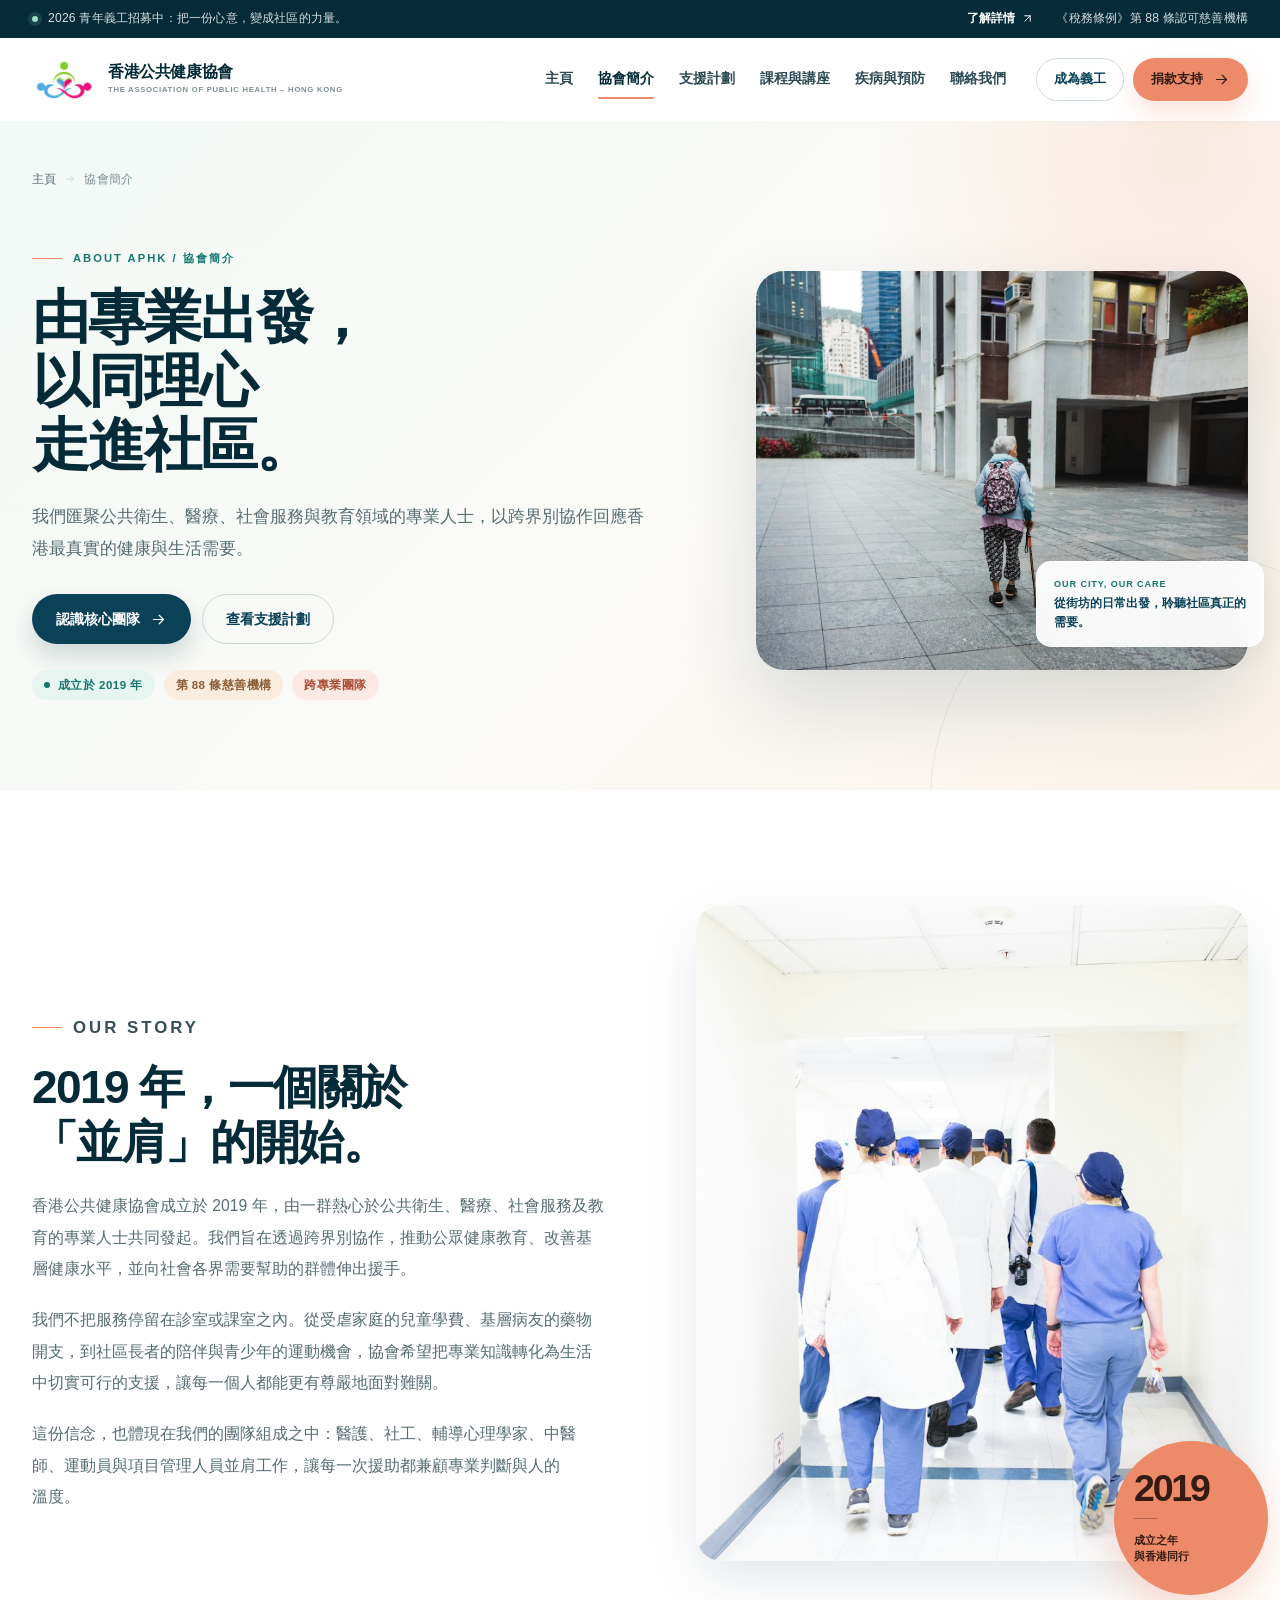
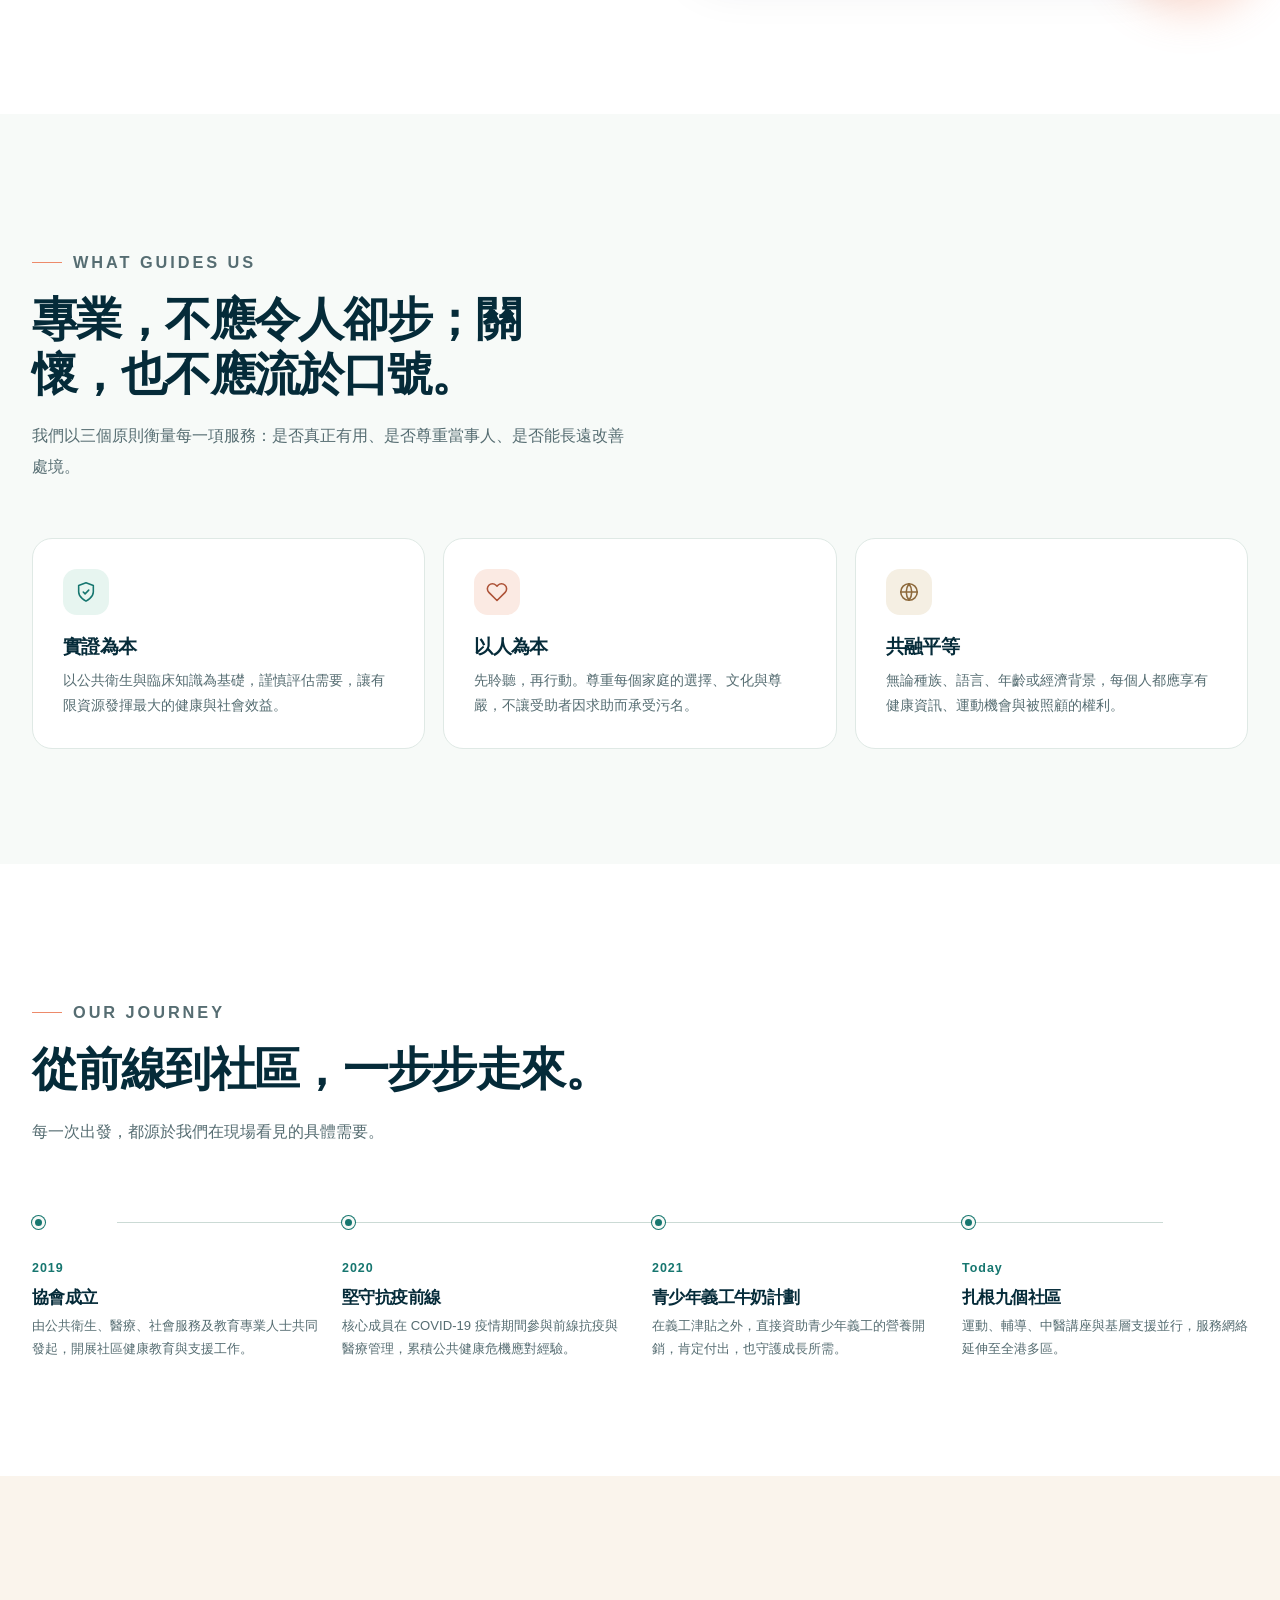
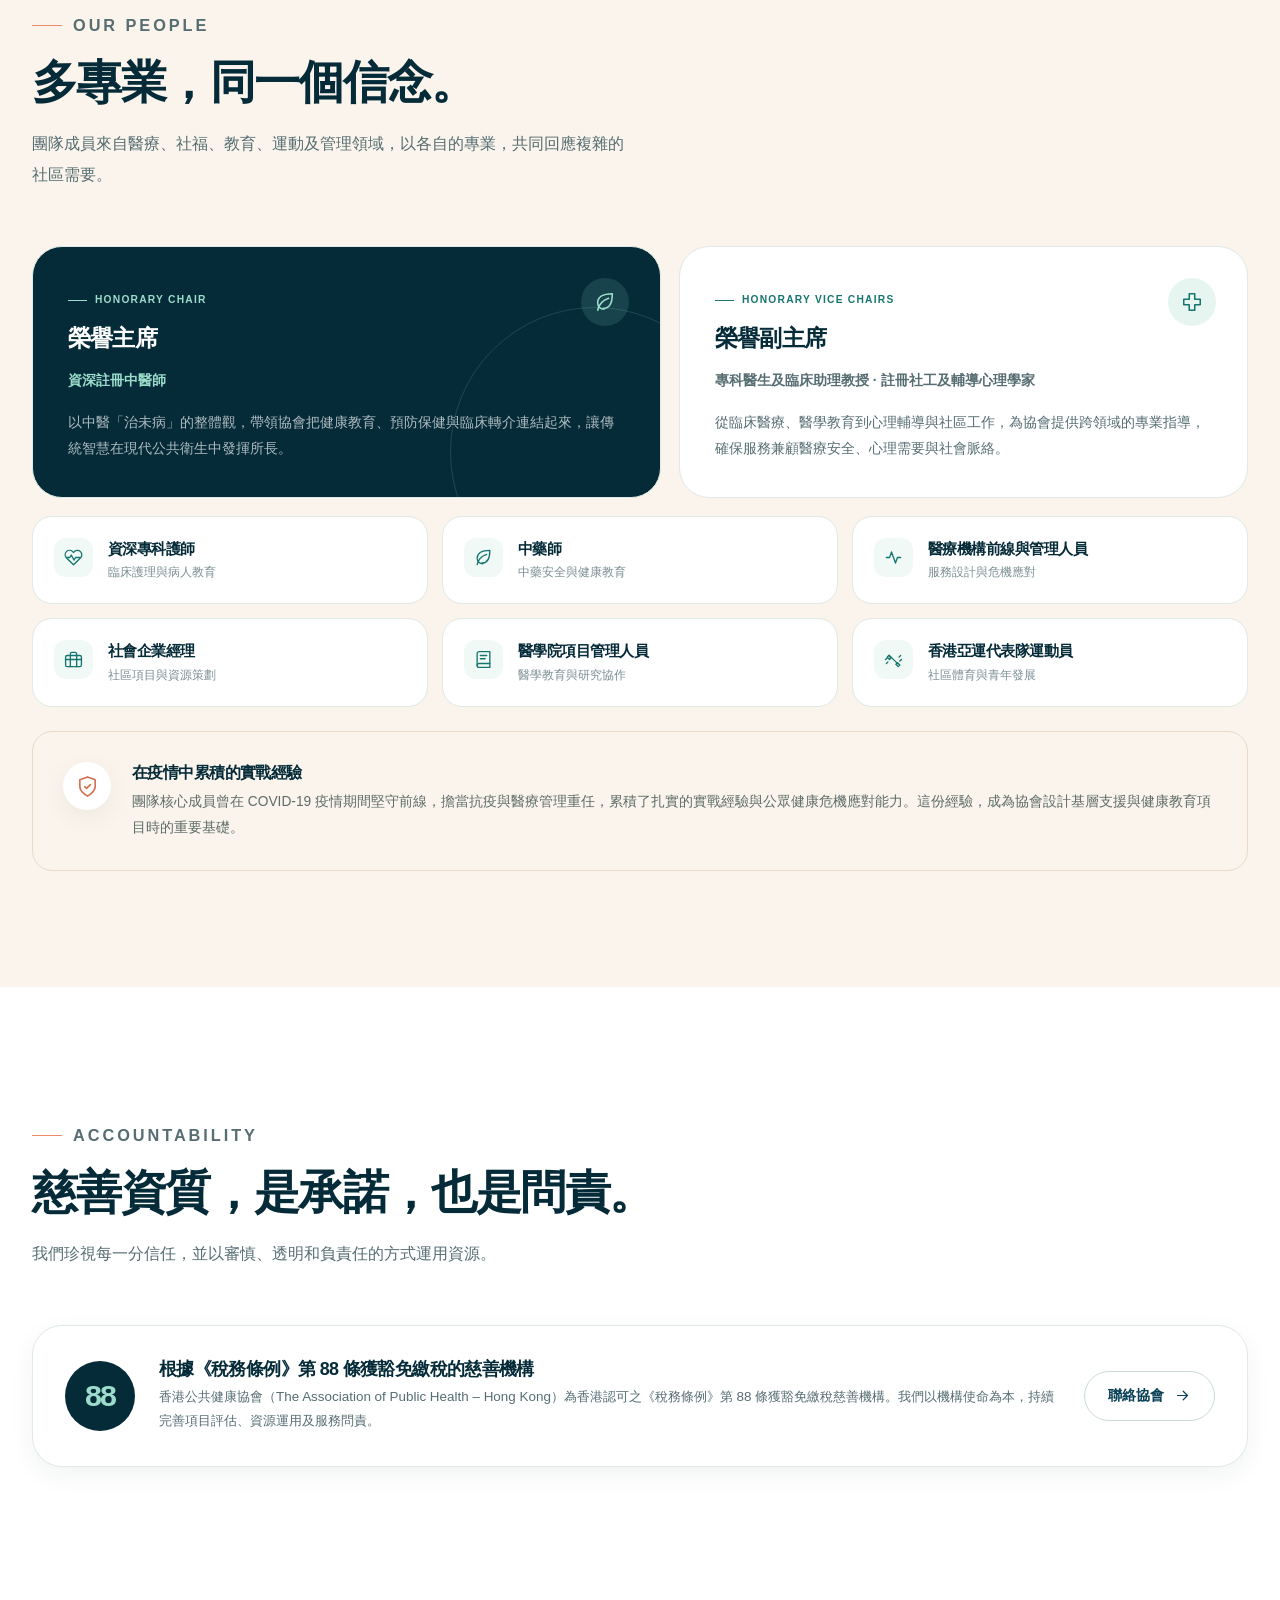
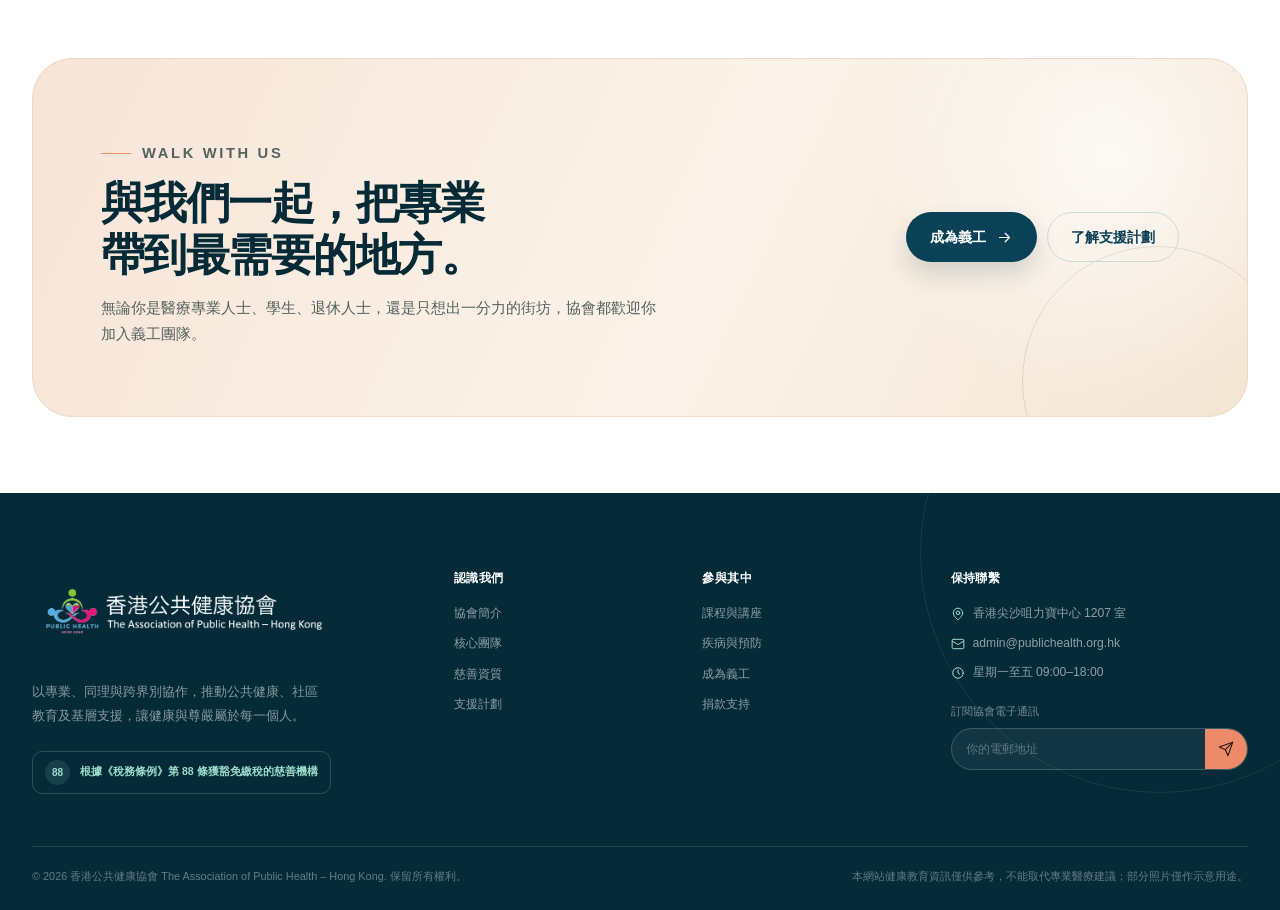
==== about.html @ a59a2dbe "Add files via upload" ====
<!DOCTYPE html>
<html lang="zh-Hant-HK">
<head>
  <meta charset="UTF-8">
  <meta name="viewport" content="width=device-width, initial-scale=1.0">
  <title>協會簡介 | 香港公共健康協會</title>
  <meta name="description" content="香港公共健康協會成立於 2019 年，由公共衛生、醫療、社會服務及教育專業人士共同發起，透過跨界別協作推動公眾健康、改善基層健康水平。">
  <meta name="theme-color" content="#073647">
  <link rel="icon" href="favicon.png" type="image/png">
  <script>document.documentElement.classList.add('js');</script>
  <link rel="stylesheet" href="assets/css/styles.css">
</head>
<body>
  <a class="skip-link" href="#main-content">跳至主要內容</a>

  <div class="topbar">
    <div class="container topbar__inner">
      <p class="topbar__message"><span class="topbar__dot" aria-hidden="true"></span>2026 青年義工招募中：把一份心意，變成社區的力量。</p>
      <div class="topbar__right">
        <a href="contact.html#volunteer">了解詳情 <svg class="icon" aria-hidden="true"><use href="assets/icons.svg#arrow-up-right"></use></svg></a>
        <span>《稅務條例》第 88 條認可慈善機構</span>
      </div>
    </div>
  </div>

  <header class="site-header">
    <div class="container header__inner">
      <a class="brand" href="index.html" aria-label="香港公共健康協會 — 返回主頁">
        <img class="brand__mark" src="assets/images/aphk-mark.webp" alt="" width="540" height="360">
        <span class="brand__text">
          <span class="brand__name">香港公共健康協會</span>
          <span class="brand__en">The Association of Public Health – Hong Kong</span>
        </span>
      </a>

      <nav class="nav" aria-label="主要導覽">
        <a class="nav__link" data-nav-link href="index.html">主頁</a>
        <a class="nav__link" data-nav-link href="about.html">協會簡介</a>
        <a class="nav__link" data-nav-link href="support.html">支援計劃</a>
        <a class="nav__link" data-nav-link href="courses.html">課程與講座</a>
        <a class="nav__link" data-nav-link href="prevention.html">疾病與預防</a>
        <a class="nav__link" data-nav-link href="contact.html">聯絡我們</a>
      </nav>

      <div class="header__actions">
        <a class="btn btn--outline btn--sm" href="contact.html#volunteer">成為義工</a>
        <a class="btn btn--accent btn--sm" href="contact.html#donate">捐款支持 <svg class="icon" aria-hidden="true"><use href="assets/icons.svg#arrow-right"></use></svg></a>
      </div>

      <button class="menu-toggle" type="button" data-menu-toggle aria-controls="mobile-nav" aria-expanded="false" aria-label="開啟選單">
        <svg class="icon" aria-hidden="true"><use href="assets/icons.svg#menu"></use></svg>
      </button>
    </div>
  </header>

  <div class="mobile-nav" id="mobile-nav" data-mobile-nav aria-hidden="true">
    <div class="mobile-nav__top">
      <a class="brand" href="index.html" aria-label="香港公共健康協會 — 返回主頁">
        <img class="brand__mark" src="assets/images/aphk-mark.webp" alt="" width="540" height="360">
        <span class="brand__text">
          <span class="brand__name">香港公共健康協會</span>
          <span class="brand__en">The Association of Public Health – Hong Kong</span>
        </span>
      </a>
      <button class="mobile-nav__close" type="button" data-menu-close aria-label="關閉選單">
        <svg class="icon" aria-hidden="true"><use href="assets/icons.svg#close"></use></svg>
      </button>
    </div>
    <nav class="mobile-nav__links" aria-label="流動裝置導覽">
      <a href="index.html">主頁 <svg class="icon" aria-hidden="true"><use href="assets/icons.svg#arrow-up-right"></use></svg></a>
      <a href="about.html" class="is-active">協會簡介 <svg class="icon" aria-hidden="true"><use href="assets/icons.svg#arrow-up-right"></use></svg></a>
      <a href="support.html">支援計劃 <svg class="icon" aria-hidden="true"><use href="assets/icons.svg#arrow-up-right"></use></svg></a>
      <a href="courses.html">課程與講座 <svg class="icon" aria-hidden="true"><use href="assets/icons.svg#arrow-up-right"></use></svg></a>
      <a href="prevention.html">疾病與預防 <svg class="icon" aria-hidden="true"><use href="assets/icons.svg#arrow-up-right"></use></svg></a>
      <a href="contact.html">成為義工與聯絡 <svg class="icon" aria-hidden="true"><use href="assets/icons.svg#arrow-up-right"></use></svg></a>
    </nav>
    <div class="mobile-nav__actions">
      <a class="btn btn--primary btn--block" href="contact.html#volunteer">成為義工</a>
      <a class="btn btn--accent btn--block" href="contact.html#donate">捐款支持</a>
    </div>
    <div class="mobile-nav__contact">
      香港尖沙咀力寶中心 1207 室<br>
      <a href="mailto:admin@publichealth.org.hk">admin@publichealth.org.hk</a>
    </div>
  </div>

  <main id="main-content">
    <section class="page-hero page-hero--about" aria-labelledby="page-title">
      <div class="container">
        <nav class="breadcrumb" aria-label="麵包屑導覽">
          <a href="index.html">主頁</a>
          <svg class="icon" aria-hidden="true"><use href="assets/icons.svg#arrow-right"></use></svg>
          <span aria-current="page">協會簡介</span>
        </nav>
        <div class="page-hero__grid">
          <div class="page-hero__copy">
            <p class="eyebrow">About APHK / 協會簡介</p>
            <h1 id="page-title">由專業出發，<br>以同理心<br>走進社區。</h1>
            <p class="lede">我們匯聚公共衛生、醫療、社會服務與教育領域的專業人士，以跨界別協作回應香港最真實的健康與生活需要。</p>
            <div class="page-hero__actions">
              <a class="btn btn--primary" href="#team">認識核心團隊 <svg class="icon" aria-hidden="true"><use href="assets/icons.svg#arrow-right"></use></svg></a>
              <a class="btn btn--outline" href="support.html">查看支援計劃</a>
            </div>
            <div class="page-hero__meta">
              <span class="pill"><span class="pill__dot"></span>成立於 2019 年</span>
              <span class="pill pill--sand">第 88 條慈善機構</span>
              <span class="pill pill--coral">跨專業團隊</span>
            </div>
          </div>
          <div class="page-hero__media">
            <div class="page-hero__image">
              <img src="assets/images/hk-community.jpg" alt="香港公共屋邨社區中，一位長者獨自走過日常的街道" width="1400" height="927" fetchpriority="high">
            </div>
            <div class="page-hero__caption"><span>Our City, Our Care</span>從街坊的日常出發，聆聽社區真正的需要。</div>
          </div>
        </div>
      </div>
    </section>

    <section class="section" aria-labelledby="story-heading">
      <div class="container about-intro">
        <div class="about-intro__copy" data-reveal>
          <p class="eyebrow">Our Story</p>
          <h2 id="story-heading">2019 年，一個關於「並肩」的開始。</h2>
          <p>香港公共健康協會成立於 2019 年，由一群熱心於公共衛生、醫療、社會服務及教育的專業人士共同發起。我們旨在透過跨界別協作，推動公眾健康教育、改善基層健康水平，並向社會各界需要幫助的群體伸出援手。</p>
          <p>我們不把服務停留在診室或課室之內。從受虐家庭的兒童學費、基層病友的藥物開支，到社區長者的陪伴與青少年的運動機會，協會希望把專業知識轉化為生活中切實可行的支援，讓每一個人都能更有尊嚴地面對難關。</p>
          <p>這份信念，也體現在我們的團隊組成之中：醫護、社工、輔導心理學家、中醫師、運動員與項目管理人員並肩工作，讓每一次援助都兼顧專業判斷與人的溫度。</p>
        </div>
        <div class="about-intro__media" data-reveal data-reveal-delay="1">
          <div class="about-intro__img">
            <img src="assets/images/medical-team.jpg" alt="醫療團隊在醫院走廊並肩前行，準備投入前線工作" width="1400" height="933" loading="lazy">
          </div>
          <div class="about-year">
            <strong>2019</strong>
            <div class="about-year__rule"></div>
            <span>成立之年<br>與香港同行</span>
          </div>
        </div>
      </div>
    </section>

    <section class="section section--mist" aria-labelledby="values-heading">
      <div class="container">
        <div class="section-head" data-reveal>
          <div class="section-head__copy">
            <p class="eyebrow">What Guides Us</p>
            <h2 id="values-heading">專業，不應令人卻步；關懷，也不應流於口號。</h2>
            <p>我們以三個原則衡量每一項服務：是否真正有用、是否尊重當事人、是否能長遠改善處境。</p>
          </div>
        </div>
        <div class="values-grid">
          <article class="value-card" data-reveal>
            <div class="value-card__icon"><svg class="icon" aria-hidden="true"><use href="assets/icons.svg#shield"></use></svg></div>
            <h3>實證為本</h3>
            <p>以公共衛生與臨床知識為基礎，謹慎評估需要，讓有限資源發揮最大的健康與社會效益。</p>
          </article>
          <article class="value-card" data-reveal data-reveal-delay="1">
            <div class="value-card__icon"><svg class="icon" aria-hidden="true"><use href="assets/icons.svg#heart"></use></svg></div>
            <h3>以人為本</h3>
            <p>先聆聽，再行動。尊重每個家庭的選擇、文化與尊嚴，不讓受助者因求助而承受污名。</p>
          </article>
          <article class="value-card" data-reveal data-reveal-delay="2">
            <div class="value-card__icon"><svg class="icon" aria-hidden="true"><use href="assets/icons.svg#globe"></use></svg></div>
            <h3>共融平等</h3>
            <p>無論種族、語言、年齡或經濟背景，每個人都應享有健康資訊、運動機會與被照顧的權利。</p>
          </article>
        </div>
      </div>
    </section>

    <section class="section" aria-labelledby="timeline-heading">
      <div class="container">
        <div class="section-head" data-reveal>
          <div class="section-head__copy">
            <p class="eyebrow">Our Journey</p>
            <h2 id="timeline-heading">從前線到社區，一步步走來。</h2>
            <p>每一次出發，都源於我們在現場看見的具體需要。</p>
          </div>
        </div>
        <div class="timeline" data-reveal>
          <article class="timeline__item">
            <span class="timeline__year">2019</span>
            <h3>協會成立</h3>
            <p>由公共衛生、醫療、社會服務及教育專業人士共同發起，開展社區健康教育與支援工作。</p>
          </article>
          <article class="timeline__item">
            <span class="timeline__year">2020</span>
            <h3>堅守抗疫前線</h3>
            <p>核心成員在 COVID-19 疫情期間參與前線抗疫與醫療管理，累積公共健康危機應對經驗。</p>
          </article>
          <article class="timeline__item">
            <span class="timeline__year">2021</span>
            <h3>青少年義工牛奶計劃</h3>
            <p>在義工津貼之外，直接資助青少年義工的營養開銷，肯定付出，也守護成長所需。</p>
          </article>
          <article class="timeline__item">
            <span class="timeline__year">Today</span>
            <h3>扎根九個社區</h3>
            <p>運動、輔導、中醫講座與基層支援並行，服務網絡延伸至全港多區。</p>
          </article>
        </div>
      </div>
    </section>

    <section class="section section--sand" id="team" aria-labelledby="team-heading">
      <div class="container">
        <div class="section-head" data-reveal>
          <div class="section-head__copy">
            <p class="eyebrow">Our People</p>
            <h2 id="team-heading">多專業，同一個信念。</h2>
            <p>團隊成員來自醫療、社福、教育、運動及管理領域，以各自的專業，共同回應複雜的社區需要。</p>
          </div>
        </div>

        <div class="leadership-grid">
          <article class="leader-card leader-card--feature" data-reveal>
            <span class="leader-card__label">Honorary Chair</span>
            <div class="leader-card__icon"><svg class="icon" aria-hidden="true"><use href="assets/icons.svg#leaf"></use></svg></div>
            <h3>榮譽主席</h3>
            <p class="leader-card__role">資深註冊中醫師</p>
            <p>以中醫「治未病」的整體觀，帶領協會把健康教育、預防保健與臨床轉介連結起來，讓傳統智慧在現代公共衛生中發揮所長。</p>
          </article>

          <article class="leader-card" data-reveal data-reveal-delay="1">
            <span class="leader-card__label">Honorary Vice Chairs</span>
            <div class="leader-card__icon"><svg class="icon" aria-hidden="true"><use href="assets/icons.svg#cross"></use></svg></div>
            <h3>榮譽副主席</h3>
            <p class="leader-card__role">專科醫生及臨床助理教授 · 註冊社工及輔導心理學家</p>
            <p>從臨床醫療、醫學教育到心理輔導與社區工作，為協會提供跨領域的專業指導，確保服務兼顧醫療安全、心理需要與社會脈絡。</p>
          </article>
        </div>

        <div class="team-grid">
          <article class="team-card" data-reveal>
            <div class="team-card__icon"><svg class="icon" aria-hidden="true"><use href="assets/icons.svg#heart-pulse"></use></svg></div>
            <div><h3>資深專科護師</h3><p>臨床護理與病人教育</p></div>
          </article>
          <article class="team-card" data-reveal data-reveal-delay="1">
            <div class="team-card__icon"><svg class="icon" aria-hidden="true"><use href="assets/icons.svg#leaf"></use></svg></div>
            <div><h3>中藥師</h3><p>中藥安全與健康教育</p></div>
          </article>
          <article class="team-card" data-reveal data-reveal-delay="2">
            <div class="team-card__icon"><svg class="icon" aria-hidden="true"><use href="assets/icons.svg#activity"></use></svg></div>
            <div><h3>醫療機構前線與管理人員</h3><p>服務設計與危機應對</p></div>
          </article>
          <article class="team-card" data-reveal>
            <div class="team-card__icon"><svg class="icon" aria-hidden="true"><use href="assets/icons.svg#briefcase"></use></svg></div>
            <div><h3>社會企業經理</h3><p>社區項目與資源策劃</p></div>
          </article>
          <article class="team-card" data-reveal data-reveal-delay="1">
            <div class="team-card__icon"><svg class="icon" aria-hidden="true"><use href="assets/icons.svg#book"></use></svg></div>
            <div><h3>醫學院項目管理人員</h3><p>醫學教育與研究協作</p></div>
          </article>
          <article class="team-card" data-reveal data-reveal-delay="2">
            <div class="team-card__icon"><svg class="icon" aria-hidden="true"><use href="assets/icons.svg#dumbbell"></use></svg></div>
            <div><h3>香港亞運代表隊運動員</h3><p>社區體育與青年發展</p></div>
          </article>
        </div>

        <div class="covid-note" data-reveal style="margin-top: 24px;">
          <div class="covid-note__icon"><svg class="icon" aria-hidden="true"><use href="assets/icons.svg#shield"></use></svg></div>
          <div>
            <h3>在疫情中累積的實戰經驗</h3>
            <p>團隊核心成員曾在 COVID-19 疫情期間堅守前線，擔當抗疫與醫療管理重任，累積了扎實的實戰經驗與公眾健康危機應對能力。這份經驗，成為協會設計基層支援與健康教育項目時的重要基礎。</p>
          </div>
        </div>
      </div>
    </section>

    <section class="section" id="governance" aria-labelledby="governance-heading">
      <div class="container">
        <div class="section-head" data-reveal>
          <div class="section-head__copy">
            <p class="eyebrow">Accountability</p>
            <h2 id="governance-heading">慈善資質，是承諾，也是問責。</h2>
            <p>我們珍視每一分信任，並以審慎、透明和負責任的方式運用資源。</p>
          </div>
        </div>
        <div class="charity-card" data-reveal>
          <div class="charity-card__seal">88</div>
          <div>
            <h3>根據《稅務條例》第 88 條獲豁免繳稅的慈善機構</h3>
            <p>香港公共健康協會（The Association of Public Health – Hong Kong）為香港認可之《稅務條例》第 88 條獲豁免繳稅慈善機構。我們以機構使命為本，持續完善項目評估、資源運用及服務問責。</p>
          </div>
          <a class="btn btn--outline" href="contact.html">聯絡協會 <svg class="icon" aria-hidden="true"><use href="assets/icons.svg#arrow-right"></use></svg></a>
        </div>
      </div>
    </section>

    <section class="section-sm" aria-labelledby="about-cta">
      <div class="container">
        <div class="cta-band" data-reveal>
          <div class="cta-band__grid">
            <div class="cta-band__copy">
              <p class="eyebrow">Walk With Us</p>
              <h2 id="about-cta">與我們一起，把專業帶到最需要的地方。</h2>
              <p>無論你是醫療專業人士、學生、退休人士，還是只想出一分力的街坊，協會都歡迎你加入義工團隊。</p>
            </div>
            <div class="cta-band__actions">
              <a class="btn btn--primary" href="contact.html#volunteer">成為義工 <svg class="icon" aria-hidden="true"><use href="assets/icons.svg#arrow-right"></use></svg></a>
              <a class="btn btn--outline" href="support.html">了解支援計劃</a>
            </div>
          </div>
        </div>
      </div>
    </section>
  </main>

  <footer class="site-footer">
    <div class="container">
      <div class="footer__main">
        <div class="footer__brand">
          <a class="brand brand--footer" href="index.html" aria-label="香港公共健康協會 — 返回主頁">
            <img class="footer__logo" src="assets/images/aphk-logo-reverse.webp" alt="香港公共健康協會 — The Association of Public Health, Hong Kong" width="3015" height="765">
          </a>
          <p class="footer__mission">以專業、同理與跨界別協作，推動公共健康、社區教育及基層支援，讓健康與尊嚴屬於每一個人。</p>
          <div class="footer__seal"><span>88</span> 根據《稅務條例》第 88 條獲豁免繳稅的慈善機構</div>
        </div>
        <div class="footer__col">
          <h3>認識我們</h3>
          <nav class="footer__links" aria-label="認識我們">
            <a href="about.html">協會簡介</a>
            <a href="about.html#team">核心團隊</a>
            <a href="about.html#governance">慈善資質</a>
            <a href="support.html">支援計劃</a>
          </nav>
        </div>
        <div class="footer__col">
          <h3>參與其中</h3>
          <nav class="footer__links" aria-label="參與其中">
            <a href="courses.html">課程與講座</a>
            <a href="prevention.html">疾病與預防</a>
            <a href="contact.html#volunteer">成為義工</a>
            <a href="contact.html#donate">捐款支持</a>
          </nav>
        </div>
        <div class="footer__col footer__col--newsletter">
          <h3>保持聯繫</h3>
          <div class="footer__contact">
            <div class="footer__contact-row"><svg class="icon" aria-hidden="true"><use href="assets/icons.svg#map-pin"></use></svg><span>香港尖沙咀力寶中心 1207 室</span></div>
            <div class="footer__contact-row"><svg class="icon" aria-hidden="true"><use href="assets/icons.svg#mail"></use></svg><a href="mailto:admin@publichealth.org.hk">admin@publichealth.org.hk</a></div>
            <div class="footer__contact-row"><svg class="icon" aria-hidden="true"><use href="assets/icons.svg#clock"></use></svg><span>星期一至五 09:00–18:00</span></div>
          </div>
          <form class="newsletter" data-newsletter>
            <label for="footer-email">訂閱協會電子通訊</label>
            <div class="newsletter__row">
              <input id="footer-email" name="email" type="email" autocomplete="email" placeholder="你的電郵地址" required>
              <button type="submit" aria-label="訂閱電子通訊"><svg class="icon" aria-hidden="true"><use href="assets/icons.svg#send"></use></svg></button>
            </div>
            <p class="newsletter__status" data-newsletter-status aria-live="polite"></p>
          </form>
        </div>
      </div>
      <div class="footer__bottom">
        <p>© <span data-year>2026</span> 香港公共健康協會 The Association of Public Health – Hong Kong. 保留所有權利。</p>
        <p>本網站健康教育資訊僅供參考，不能取代專業醫療建議；部分照片僅作示意用途。</p>
      </div>
    </div>
  </footer>

  <button class="back-to-top" type="button" data-back-to-top aria-label="返回頁面頂部">
    <svg class="icon" aria-hidden="true"><use href="assets/icons.svg#arrow-right"></use></svg>
  </button>

  <script src="assets/js/main.js" defer></script>
</body>
</html>
---- assets/css/styles.css ----
/* ==========================================================================
   APHK — The Association of Public Health, Hong Kong
   Design system & site styles
   ========================================================================== */

:root {
  --navy-950: #052b39;
  --navy-900: #073647;
  --navy: #0a4157;
  --navy-700: #135a70;
  --teal: #16766f;
  --mint: #9cdccb;
  --mint-strong: #63c4ae;
  --mint-soft: #e7f5f0;
  --mint-pale: #f1f9f6;
  --coral: #ed8a6a;
  --coral-deep: #d66f4f;
  --apricot: #f6c7ad;
  --sand: #faf4ec;
  --sand-deep: #f2e4d4;
  --paper: #ffffff;
  --off-white: #f7faf8;
  --ink: #1b3036;
  --muted: #566d72;
  --muted-light: #7b8e92;
  --line: #dfe9e5;
  --line-strong: #cbdad5;
  --danger: #b94b38;
  --font-sans: "PingFang HK", "PingFang TC", "Noto Sans TC", "Microsoft JhengHei",
    "Helvetica Neue", Arial, sans-serif;
  --font-latin: "Avenir Next", "Helvetica Neue", Arial, sans-serif;
  --shadow-sm: 0 8px 24px rgba(5, 43, 57, 0.06);
  --shadow-md: 0 20px 50px rgba(5, 43, 57, 0.1);
  --shadow-lg: 0 35px 80px rgba(5, 43, 57, 0.14);
  --radius-sm: 12px;
  --radius-md: 20px;
  --radius-lg: 30px;
  --radius-xl: 40px;
  --container: 1240px;
  --header-height: 82px;
  --ease: cubic-bezier(0.22, 1, 0.36, 1);
}

*,
*::before,
*::after {
  box-sizing: border-box;
}

html {
  scroll-behavior: smooth;
  scroll-padding-top: calc(var(--header-height) + 24px);
  -webkit-text-size-adjust: 100%;
}

body {
  margin: 0;
  background: var(--paper);
  color: var(--ink);
  font-family: var(--font-sans);
  font-size: 16px;
  line-height: 1.75;
  -webkit-font-smoothing: antialiased;
  text-rendering: optimizeLegibility;
}

body.no-scroll {
  overflow: hidden;
}

::selection {
  background: var(--apricot);
  color: var(--navy-950);
}

img,
svg,
video {
  display: block;
  max-width: 100%;
}

img {
  height: auto;
}

a {
  color: inherit;
  text-decoration: none;
}

button,
input,
textarea,
select {
  font: inherit;
}

button {
  cursor: pointer;
}

h1,
h2,
h3,
h4,
p,
ul,
ol,
figure,
blockquote {
  margin: 0;
}

ul,
ol {
  padding: 0;
  list-style: none;
}

h1,
h2,
h3,
h4 {
  color: var(--navy-950);
  font-weight: 700;
  line-height: 1.24;
  letter-spacing: -0.035em;
  text-wrap: balance;
}

h1 {
  font-size: clamp(2.8rem, 5.2vw, 5.1rem);
  line-height: 1.11;
}

h2 {
  font-size: clamp(2rem, 3.6vw, 3.35rem);
  line-height: 1.2;
}

h3 {
  font-size: clamp(1.3rem, 1.8vw, 1.62rem);
}

p {
  text-wrap: pretty;
}

strong {
  font-weight: 700;
}

:focus-visible {
  outline: 3px solid var(--coral);
  outline-offset: 4px;
  border-radius: 4px;
}

.skip-link {
  position: fixed;
  top: 12px;
  left: 12px;
  z-index: 2000;
  padding: 12px 18px;
  background: var(--navy-950);
  color: var(--paper);
  border-radius: 8px;
  transform: translateY(-160%);
  transition: transform 0.2s ease;
}

.skip-link:focus {
  transform: translateY(0);
}

/* --------------------------------------------------------------------------
   Layout utilities
   -------------------------------------------------------------------------- */

.container {
  width: min(var(--container), calc(100% - 64px));
  margin-inline: auto;
}

.container-narrow {
  width: min(900px, calc(100% - 64px));
  margin-inline: auto;
}

.section {
  padding: clamp(72px, 9vw, 118px) 0;
}

.section-sm {
  padding: clamp(52px, 6vw, 76px) 0;
}

.section--mist {
  background: var(--off-white);
}

.section--sand {
  background: var(--sand);
}

.section--mint {
  background: var(--mint-pale);
}

.section--navy {
  background: var(--navy-950);
  color: rgba(255, 255, 255, 0.78);
}

.section--navy h2,
.section--navy h3 {
  color: var(--paper);
}

.section-head {
  display: flex;
  align-items: flex-end;
  justify-content: space-between;
  gap: 40px;
  margin-bottom: clamp(34px, 4.5vw, 56px);
}

.section-head__copy {
  max-width: 740px;
}

.section-head h2 {
  margin-top: 14px;
}

.section-head p {
  max-width: 600px;
  margin-top: 18px;
  color: var(--muted);
  font-size: 1.02rem;
  line-height: 1.9;
}

.section-head--center {
  display: block;
  text-align: center;
  max-width: 780px;
  margin-inline: auto;
}

.section-head--center p {
  margin-inline: auto;
}

.section-head--center .eyebrow {
  justify-content: center;
}

.section-head--center .eyebrow::before {
  display: none;
}

.eyebrow {
  display: inline-flex;
  align-items: center;
  gap: 11px;
  color: var(--teal);
  font-family: var(--font-latin);
  font-size: 0.7rem;
  font-weight: 700;
  letter-spacing: 0.18em;
  line-height: 1.4;
  text-transform: uppercase;
}

.eyebrow::before {
  content: "";
  width: 30px;
  height: 1px;
  background: var(--coral);
}

.eyebrow--light {
  color: var(--mint);
}

.eyebrow--light::before {
  background: var(--coral);
}

.eyebrow__zh {
  font-family: var(--font-sans);
  letter-spacing: 0.08em;
}

.lede {
  color: var(--muted);
  font-size: clamp(1.02rem, 1.3vw, 1.12rem);
  line-height: 1.9;
}

.text-link {
  display: inline-flex;
  align-items: center;
  gap: 9px;
  color: var(--navy);
  font-size: 0.9rem;
  font-weight: 700;
  letter-spacing: 0.01em;
}

.text-link svg {
  width: 17px;
  height: 17px;
  transition: transform 0.25s var(--ease);
}

.text-link:hover svg {
  transform: translateX(4px);
}

.text-link--light {
  color: var(--mint);
}

.icon {
  width: 1.25em;
  height: 1.25em;
  flex: none;
  fill: none;
  stroke: currentColor;
  stroke-linecap: round;
  stroke-linejoin: round;
  stroke-width: 1.7;
}

/* --------------------------------------------------------------------------
   Buttons & pills
   -------------------------------------------------------------------------- */

.btn {
  display: inline-flex;
  align-items: center;
  justify-content: center;
  gap: 10px;
  min-height: 50px;
  padding: 0 23px;
  border: 1px solid transparent;
  border-radius: 999px;
  font-size: 0.9rem;
  font-weight: 700;
  line-height: 1.2;
  text-align: center;
  transition:
    background-color 0.25s ease,
    border-color 0.25s ease,
    color 0.25s ease,
    transform 0.25s var(--ease),
    box-shadow 0.25s ease;
}

.btn svg {
  width: 17px;
  height: 17px;
  transition: transform 0.25s var(--ease);
}

.btn:hover svg {
  transform: translateX(3px);
}

.btn:hover {
  transform: translateY(-2px);
}

.btn:active {
  transform: translateY(0);
}

.btn--primary {
  background: var(--navy);
  color: var(--paper);
  box-shadow: 0 12px 24px rgba(5, 43, 57, 0.16);
}

.btn--primary:hover {
  background: var(--navy-700);
  box-shadow: 0 16px 30px rgba(5, 43, 57, 0.2);
}

.btn--accent {
  background: var(--coral);
  color: #321c13;
  box-shadow: 0 12px 24px rgba(237, 138, 106, 0.22);
}

.btn--accent:hover {
  background: #f19b7e;
  box-shadow: 0 16px 32px rgba(237, 138, 106, 0.28);
}

.btn--outline {
  background: transparent;
  border-color: var(--line-strong);
  color: var(--navy);
}

.btn--outline:hover {
  background: var(--paper);
  border-color: var(--navy);
}

.btn--light {
  background: var(--paper);
  color: var(--navy);
}

.btn--light:hover {
  background: var(--mint-soft);
}

.btn--ghost-light {
  border-color: rgba(255, 255, 255, 0.28);
  color: var(--paper);
}

.btn--ghost-light:hover {
  background: rgba(255, 255, 255, 0.1);
  border-color: rgba(255, 255, 255, 0.5);
}

.btn--sm {
  min-height: 42px;
  padding: 0 17px;
  font-size: 0.82rem;
}

.btn--block {
  width: 100%;
}

.pill {
  display: inline-flex;
  align-items: center;
  gap: 8px;
  min-height: 30px;
  padding: 5px 12px;
  background: var(--mint-soft);
  border-radius: 999px;
  color: var(--teal);
  font-size: 0.72rem;
  font-weight: 700;
  letter-spacing: 0.04em;
  line-height: 1.3;
}

.pill--coral {
  background: #fbeae3;
  color: #a84c34;
}

.pill--sand {
  background: #f8eddf;
  color: #8b5c33;
}

.pill--navy {
  background: rgba(255, 255, 255, 0.1);
  color: var(--mint);
}

.pill__dot {
  width: 6px;
  height: 6px;
  border-radius: 50%;
  background: currentColor;
}

/* --------------------------------------------------------------------------
   Announcement bar & header
   -------------------------------------------------------------------------- */

.topbar {
  background: var(--navy-950);
  color: rgba(255, 255, 255, 0.83);
  font-size: 0.76rem;
  letter-spacing: 0.015em;
}

.topbar__inner {
  display: flex;
  align-items: center;
  justify-content: space-between;
  gap: 24px;
  min-height: 38px;
}

.topbar__message {
  display: flex;
  align-items: center;
  gap: 10px;
}

.topbar__dot {
  width: 6px;
  height: 6px;
  border-radius: 50%;
  background: var(--mint);
  box-shadow: 0 0 0 4px rgba(156, 220, 203, 0.12);
}

.topbar a {
  display: inline-flex;
  align-items: center;
  gap: 6px;
  color: var(--paper);
  font-weight: 600;
}

.topbar a:hover {
  color: var(--mint);
}

.topbar a svg {
  width: 13px;
  height: 13px;
}

.topbar__right {
  display: flex;
  align-items: center;
  gap: 22px;
  white-space: nowrap;
}

.site-header {
  position: sticky;
  top: 0;
  z-index: 100;
  background: rgba(255, 255, 255, 0.92);
  border-bottom: 1px solid transparent;
  backdrop-filter: blur(18px);
  -webkit-backdrop-filter: blur(18px);
  transition:
    border-color 0.25s ease,
    box-shadow 0.25s ease,
    background-color 0.25s ease;
}

.site-header.is-scrolled {
  background: rgba(255, 255, 255, 0.96);
  border-bottom-color: var(--line);
  box-shadow: 0 12px 30px rgba(5, 43, 57, 0.06);
}

.header__inner {
  display: flex;
  align-items: center;
  min-height: var(--header-height);
  gap: 26px;
}

.brand {
  display: inline-flex;
  align-items: center;
  gap: 12px;
  flex: none;
  min-width: 0;
}

.brand__mark {
  width: 64px;
  height: auto;
  flex: none;
}

.brand__text {
  display: flex;
  flex-direction: column;
  gap: 3px;
  min-width: 0;
}

.brand__name {
  color: var(--navy-950);
  font-size: 1rem;
  font-weight: 700;
  letter-spacing: -0.025em;
  line-height: 1.25;
  white-space: nowrap;
}

.brand__en {
  color: var(--muted-light);
  font-family: var(--font-latin);
  font-size: 0.48rem;
  font-weight: 600;
  letter-spacing: 0.095em;
  line-height: 1.35;
  text-transform: uppercase;
  white-space: nowrap;
}

.nav {
  display: flex;
  align-items: center;
  gap: 25px;
  margin-left: auto;
}

.nav__link {
  position: relative;
  padding: 9px 0;
  color: #2c4a53;
  font-size: 0.86rem;
  font-weight: 600;
  white-space: nowrap;
  transition: color 0.2s ease;
}

.nav__link::after {
  content: "";
  position: absolute;
  right: 0;
  bottom: 1px;
  left: 0;
  height: 2px;
  border-radius: 2px;
  background: var(--coral);
  transform: scaleX(0);
  transform-origin: right;
  transition: transform 0.28s var(--ease);
}

.nav__link:hover,
.nav__link.is-active {
  color: var(--navy-950);
}

.nav__link:hover::after,
.nav__link.is-active::after {
  transform: scaleX(1);
  transform-origin: left;
}

.header__actions {
  display: flex;
  align-items: center;
  gap: 9px;
  margin-left: 4px;
}

.header__actions .btn {
  min-height: 43px;
  padding-inline: 17px;
  font-size: 0.82rem;
}

.menu-toggle {
  display: none;
  width: 44px;
  height: 44px;
  align-items: center;
  justify-content: center;
  margin-left: auto;
  padding: 0;
  border: 1px solid var(--line);
  border-radius: 50%;
  background: var(--paper);
  color: var(--navy);
}

.menu-toggle svg {
  width: 21px;
  height: 21px;
}

.mobile-nav {
  position: fixed;
  inset: 0;
  z-index: 1000;
  display: flex;
  flex-direction: column;
  padding: 22px 24px 32px;
  overflow-y: auto;
  background: var(--off-white);
  opacity: 0;
  visibility: hidden;
  transform: translateX(100%);
  transition:
    transform 0.4s var(--ease),
    opacity 0.3s ease,
    visibility 0.3s ease;
}

.mobile-nav.is-open {
  opacity: 1;
  visibility: visible;
  transform: translateX(0);
}

.mobile-nav__top {
  display: flex;
  align-items: center;
  justify-content: space-between;
  gap: 20px;
  padding-bottom: 22px;
  border-bottom: 1px solid var(--line);
}

.mobile-nav__close {
  display: inline-flex;
  align-items: center;
  justify-content: center;
  width: 44px;
  height: 44px;
  padding: 0;
  border: 1px solid var(--line);
  border-radius: 50%;
  background: var(--paper);
  color: var(--navy);
}

.mobile-nav__close svg {
  width: 21px;
  height: 21px;
}

.mobile-nav__links {
  display: flex;
  flex-direction: column;
  padding: 24px 0;
}

.mobile-nav__links a {
  display: flex;
  align-items: center;
  justify-content: space-between;
  padding: 17px 2px;
  border-bottom: 1px solid var(--line);
  color: var(--navy-950);
  font-size: 1.13rem;
  font-weight: 600;
}

.mobile-nav__links a svg {
  width: 18px;
  height: 18px;
  color: var(--muted-light);
}

.mobile-nav__links a.is-active {
  color: var(--teal);
}

.mobile-nav__actions {
  display: grid;
  gap: 10px;
  margin-top: 10px;
}

.mobile-nav__contact {
  margin-top: auto;
  padding-top: 32px;
  color: var(--muted);
  font-size: 0.84rem;
  line-height: 1.9;
}

.mobile-nav__contact a {
  color: var(--navy);
  font-weight: 600;
}

/* --------------------------------------------------------------------------
   Home hero
   -------------------------------------------------------------------------- */

.hero {
  position: relative;
  overflow: hidden;
  padding: clamp(50px, 6vw, 88px) 0 clamp(48px, 5vw, 68px);
  background:
    radial-gradient(circle at 87% 16%, rgba(246, 199, 173, 0.36), transparent 27%),
    radial-gradient(circle at 7% 84%, rgba(156, 220, 203, 0.24), transparent 24%),
    linear-gradient(115deg, #f4faf7 0%, #fbfaf7 56%, #fbf4ec 100%);
}

.hero::after {
  content: "";
  position: absolute;
  right: -130px;
  bottom: -230px;
  width: 520px;
  height: 520px;
  border: 1px solid rgba(10, 65, 87, 0.09);
  border-radius: 50%;
  pointer-events: none;
}

.hero__grid {
  position: relative;
  z-index: 1;
  display: grid;
  grid-template-columns: minmax(0, 1.05fr) minmax(370px, 0.82fr);
  align-items: center;
  gap: clamp(44px, 6vw, 86px);
}

.hero__copy {
  padding: 14px 0;
}

.hero__kicker {
  display: inline-flex;
  align-items: center;
  gap: 10px;
  margin-bottom: 22px;
  color: var(--teal);
  font-size: 0.76rem;
  font-weight: 700;
  letter-spacing: 0.09em;
}

.hero__kicker::before {
  content: "";
  width: 8px;
  height: 8px;
  border-radius: 50%;
  background: var(--coral);
  box-shadow: 0 0 0 5px rgba(237, 138, 106, 0.15);
}

.hero h1 {
  max-width: 760px;
  color: var(--navy-950);
  font-size: clamp(3rem, 5.25vw, 5.2rem);
  letter-spacing: -0.045em;
}

.hero h1 .accent-line {
  display: inline;
  background-image: linear-gradient(
    transparent 67%,
    rgba(246, 199, 173, 0.82) 67%,
    rgba(246, 199, 173, 0.82) 91%,
    transparent 91%
  );
  background-repeat: no-repeat;
  background-size: 100% 100%;
  color: var(--navy);
}

.hero__sub {
  max-width: 610px;
  margin-top: 26px;
  color: var(--muted);
  font-size: clamp(0.98rem, 1.25vw, 1.08rem);
  line-height: 1.95;
}

.hero__actions {
  display: flex;
  flex-wrap: wrap;
  gap: 12px;
  margin-top: 34px;
}

.hero__note {
  display: flex;
  align-items: center;
  gap: 10px;
  margin-top: 28px;
  color: var(--muted-light);
  font-size: 0.76rem;
  letter-spacing: 0.01em;
}

.hero__note svg {
  width: 17px;
  height: 17px;
  color: var(--teal);
}

.hero__visual {
  position: relative;
  padding: 0 0 18px 20px;
}

.hero__media {
  position: relative;
  overflow: hidden;
  aspect-ratio: 1 / 1.11;
  border-radius: 200px 30px 30px 30px;
  background: var(--mint-soft);
  box-shadow: var(--shadow-lg);
}

.hero__media::after {
  content: "";
  position: absolute;
  inset: 0;
  background: linear-gradient(180deg, transparent 58%, rgba(5, 43, 57, 0.4));
  pointer-events: none;
}

.hero__media img {
  width: 100%;
  height: 100%;
  object-fit: cover;
  object-position: 62% center;
  transition: transform 1.2s var(--ease);
}

.hero__visual:hover .hero__media img {
  transform: scale(1.035);
}

.hero__stamp {
  position: absolute;
  top: 21px;
  left: -14px;
  z-index: 2;
  display: flex;
  align-items: center;
  gap: 10px;
  padding: 10px 15px;
  border: 1px solid rgba(255, 255, 255, 0.8);
  border-radius: 999px;
  background: rgba(255, 255, 255, 0.86);
  color: var(--navy);
  font-size: 0.72rem;
  font-weight: 700;
  letter-spacing: 0.02em;
  box-shadow: var(--shadow-sm);
  backdrop-filter: blur(14px);
}

.hero__stamp span {
  display: inline-flex;
  align-items: center;
  justify-content: center;
  width: 27px;
  height: 27px;
  border-radius: 50%;
  background: var(--mint);
  color: var(--navy-950);
  font-family: var(--font-latin);
  font-size: 0.62rem;
  font-weight: 800;
  letter-spacing: 0;
}

.hero__card {
  position: absolute;
  bottom: 4px;
  left: -30px;
  z-index: 2;
  width: 250px;
  padding: 19px 20px;
  border: 1px solid rgba(255, 255, 255, 0.7);
  border-radius: 18px;
  background: rgba(255, 255, 255, 0.94);
  box-shadow: 0 22px 50px rgba(5, 43, 57, 0.16);
  backdrop-filter: blur(16px);
}

.hero__card-top {
  display: flex;
  align-items: center;
  gap: 10px;
  margin-bottom: 10px;
  color: var(--teal);
  font-size: 0.68rem;
  font-weight: 800;
  letter-spacing: 0.08em;
  text-transform: uppercase;
}

.hero__card-top svg {
  width: 19px;
  height: 19px;
}

.hero__card strong {
  display: block;
  color: var(--navy-950);
  font-size: 0.97rem;
  line-height: 1.45;
}

.hero__card p {
  margin-top: 5px;
  color: var(--muted);
  font-size: 0.74rem;
  line-height: 1.65;
}

.hero__side-label {
  position: absolute;
  top: 50%;
  right: -25px;
  color: rgba(10, 65, 87, 0.44);
  font-family: var(--font-latin);
  font-size: 0.53rem;
  font-weight: 700;
  letter-spacing: 0.28em;
  text-transform: uppercase;
  transform: translateY(-50%) rotate(90deg);
}

/* Trust / impact strip */
.impact-strip {
  position: relative;
  z-index: 3;
  margin-top: -20px;
}

.impact-strip__inner {
  display: grid;
  grid-template-columns: 1.35fr repeat(3, 1fr);
  align-items: stretch;
  overflow: hidden;
  border: 1px solid var(--line);
  border-radius: 22px;
  background: var(--paper);
  box-shadow: var(--shadow-sm);
}

.impact-strip__intro {
  display: flex;
  align-items: center;
  gap: 15px;
  padding: 25px 28px;
  background: var(--navy-950);
  color: rgba(255, 255, 255, 0.74);
}

.impact-strip__seal {
  display: flex;
  align-items: center;
  justify-content: center;
  width: 44px;
  height: 44px;
  flex: none;
  border: 1px solid rgba(156, 220, 203, 0.4);
  border-radius: 50%;
  color: var(--mint);
}

.impact-strip__seal svg {
  width: 22px;
  height: 22px;
}

.impact-strip__intro p {
  font-size: 0.71rem;
  line-height: 1.6;
}

.impact-strip__intro strong {
  display: block;
  margin-bottom: 2px;
  color: var(--paper);
  font-size: 0.83rem;
  letter-spacing: 0.02em;
}

.impact-stat {
  display: flex;
  flex-direction: column;
  justify-content: center;
  min-height: 92px;
  padding: 19px 25px;
  border-left: 1px solid var(--line);
}

.impact-stat__number {
  color: var(--navy);
  font-family: var(--font-latin);
  font-size: clamp(1.65rem, 2.3vw, 2.1rem);
  font-weight: 700;
  letter-spacing: -0.04em;
  line-height: 1.1;
}

.impact-stat__number small {
  margin-left: 3px;
  font-family: var(--font-sans);
  font-size: 0.72rem;
  font-weight: 600;
  letter-spacing: 0;
}

.impact-stat__label {
  margin-top: 5px;
  color: var(--muted);
  font-size: 0.73rem;
  line-height: 1.5;
}

/* --------------------------------------------------------------------------
   Home focus cards
   -------------------------------------------------------------------------- */

.focus-grid {
  display: grid;
  grid-template-columns: repeat(3, 1fr);
  gap: 22px;
}

.focus-card {
  position: relative;
  display: flex;
  flex-direction: column;
  overflow: hidden;
  border: 1px solid var(--line);
  border-radius: var(--radius-lg);
  background: var(--paper);
  transition:
    transform 0.4s var(--ease),
    box-shadow 0.4s var(--ease),
    border-color 0.3s ease;
}

.focus-card:hover {
  transform: translateY(-7px);
  border-color: var(--line-strong);
  box-shadow: var(--shadow-md);
}

.focus-card__media {
  position: relative;
  height: 228px;
  overflow: hidden;
  background: var(--mint-soft);
}

.focus-card__media::after {
  content: "";
  position: absolute;
  inset: 0;
  background: linear-gradient(180deg, rgba(5, 43, 57, 0.02) 40%, rgba(5, 43, 57, 0.44));
}

.focus-card__media img {
  width: 100%;
  height: 100%;
  object-fit: cover;
  transition: transform 0.8s var(--ease);
}

.focus-card:hover .focus-card__media img {
  transform: scale(1.055);
}

.focus-card__num {
  position: absolute;
  top: 17px;
  right: 17px;
  z-index: 2;
  display: inline-flex;
  align-items: center;
  justify-content: center;
  width: 35px;
  height: 35px;
  border: 1px solid rgba(255, 255, 255, 0.4);
  border-radius: 50%;
  background: rgba(5, 43, 57, 0.28);
  color: var(--paper);
  font-family: var(--font-latin);
  font-size: 0.65rem;
  font-weight: 700;
  backdrop-filter: blur(8px);
}

.focus-card__tag {
  position: absolute;
  bottom: 16px;
  left: 18px;
  z-index: 2;
  color: var(--paper);
  font-size: 0.7rem;
  font-weight: 700;
  letter-spacing: 0.08em;
}

.focus-card__body {
  display: flex;
  flex: 1;
  flex-direction: column;
  padding: 25px 24px 24px;
}

.focus-card__icon {
  display: inline-flex;
  align-items: center;
  justify-content: center;
  width: 44px;
  height: 44px;
  margin-bottom: 17px;
  border-radius: 14px;
  background: var(--mint-soft);
  color: var(--teal);
}

.focus-card:nth-child(2) .focus-card__icon {
  background: #fbece4;
  color: #b55a3d;
}

.focus-card:nth-child(3) .focus-card__icon {
  background: #f5efe3;
  color: #8e6b3f;
}

.focus-card__icon svg {
  width: 22px;
  height: 22px;
}

.focus-card h3 {
  font-size: 1.32rem;
  letter-spacing: -0.025em;
}

.focus-card p {
  margin-top: 12px;
  color: var(--muted);
  font-size: 0.88rem;
  line-height: 1.8;
}

.focus-card .text-link {
  margin-top: auto;
  padding-top: 23px;
}

/* --------------------------------------------------------------------------
   Editorial / story split
   -------------------------------------------------------------------------- */

.story {
  position: relative;
  overflow: hidden;
  border-radius: var(--radius-xl);
  background: var(--navy-950);
  color: rgba(255, 255, 255, 0.74);
}

.story::before {
  content: "";
  position: absolute;
  top: -140px;
  right: -100px;
  width: 360px;
  height: 360px;
  border: 1px solid rgba(156, 220, 203, 0.16);
  border-radius: 50%;
  pointer-events: none;
}

.story__grid {
  display: grid;
  grid-template-columns: 0.95fr 1.05fr;
  min-height: 560px;
}

.story__media {
  position: relative;
  min-height: 100%;
  overflow: hidden;
}

.story__media img {
  width: 100%;
  height: 100%;
  object-fit: cover;
}

.story__media::after {
  content: "";
  position: absolute;
  inset: 0;
  background: linear-gradient(90deg, transparent 55%, var(--navy-950) 100%);
}

.story__badge {
  position: absolute;
  bottom: 30px;
  left: 30px;
  z-index: 2;
  display: flex;
  align-items: center;
  gap: 12px;
  padding: 12px 16px;
  border: 1px solid rgba(255, 255, 255, 0.2);
  border-radius: 14px;
  background: rgba(5, 43, 57, 0.46);
  color: var(--paper);
  font-size: 0.71rem;
  line-height: 1.5;
  backdrop-filter: blur(14px);
}

.story__badge svg {
  width: 22px;
  height: 22px;
  color: var(--mint);
}

.story__content {
  position: relative;
  z-index: 1;
  display: flex;
  flex-direction: column;
  justify-content: center;
  padding: clamp(42px, 6vw, 78px);
}

.story__content h2 {
  margin-top: 15px;
  color: var(--paper);
  font-size: clamp(2rem, 3.1vw, 2.85rem);
}

.story__content > p {
  margin-top: 20px;
  color: rgba(255, 255, 255, 0.68);
  font-size: 0.96rem;
  line-height: 1.95;
}

.story__checks {
  display: grid;
  gap: 13px;
  margin-top: 28px;
}

.story__checks li {
  display: flex;
  align-items: flex-start;
  gap: 11px;
  color: rgba(255, 255, 255, 0.82);
  font-size: 0.88rem;
  line-height: 1.7;
}

.story__checks svg {
  width: 19px;
  height: 19px;
  margin-top: 3px;
  color: var(--mint);
}

.story__content .btn {
  align-self: flex-start;
  margin-top: 31px;
}

/* --------------------------------------------------------------------------
   News & updates
   -------------------------------------------------------------------------- */

.news-grid {
  display: grid;
  grid-template-columns: 1.1fr 0.9fr;
  gap: 22px;
}

.news-card {
  position: relative;
  display: grid;
  grid-template-columns: 0.82fr 1.18fr;
  overflow: hidden;
  border: 1px solid var(--line);
  border-radius: var(--radius-lg);
  background: var(--paper);
  transition:
    transform 0.4s var(--ease),
    box-shadow 0.4s var(--ease);
}

.news-card:hover {
  transform: translateY(-6px);
  box-shadow: var(--shadow-md);
}

.news-card--stacked {
  grid-template-columns: 1fr;
}

.news-card__media {
  position: relative;
  min-height: 255px;
  overflow: hidden;
}

.news-card--stacked .news-card__media {
  min-height: 210px;
}

.news-card__media img {
  width: 100%;
  height: 100%;
  object-fit: cover;
  transition: transform 0.8s var(--ease);
}

.news-card:hover .news-card__media img {
  transform: scale(1.045);
}

.news-card__badge {
  position: absolute;
  top: 16px;
  left: 16px;
  z-index: 2;
  display: inline-flex;
  align-items: center;
  gap: 6px;
  padding: 6px 10px;
  border-radius: 999px;
  background: var(--paper);
  color: var(--navy);
  font-size: 0.66rem;
  font-weight: 800;
  letter-spacing: 0.04em;
  box-shadow: 0 4px 14px rgba(5, 43, 57, 0.12);
}

.news-card__badge--accent {
  background: var(--coral);
  color: #351c12;
}

.news-card__body {
  display: flex;
  flex-direction: column;
  justify-content: center;
  padding: 28px;
}

.news-card__meta {
  display: flex;
  align-items: center;
  gap: 12px;
  margin-bottom: 11px;
  color: var(--muted-light);
  font-family: var(--font-latin);
  font-size: 0.67rem;
  font-weight: 600;
  letter-spacing: 0.07em;
  text-transform: uppercase;
}

.news-card__meta span + span::before {
  content: "·";
  margin-right: 12px;
}

.news-card h3 {
  font-size: clamp(1.22rem, 1.6vw, 1.48rem);
  line-height: 1.4;
}

.news-card p {
  margin-top: 10px;
  color: var(--muted);
  font-size: 0.86rem;
  line-height: 1.78;
}

.news-card .text-link {
  margin-top: 20px;
}

/* --------------------------------------------------------------------------
   Callout band
   -------------------------------------------------------------------------- */

.cta-band {
  position: relative;
  overflow: hidden;
  padding: clamp(44px, 6vw, 68px);
  border: 1px solid #ecd9c7;
  border-radius: var(--radius-xl);
  background:
    radial-gradient(circle at 89% 28%, rgba(255, 255, 255, 0.7), transparent 22%),
    linear-gradient(115deg, #f7e4d6 0%, #fbf3e9 56%, #f4e5d4 100%);
}

.cta-band::before {
  content: "";
  position: absolute;
  right: -45px;
  bottom: -100px;
  width: 270px;
  height: 270px;
  border: 1px solid rgba(5, 43, 57, 0.11);
  border-radius: 50%;
}

.cta-band__grid {
  position: relative;
  z-index: 1;
  display: flex;
  align-items: center;
  justify-content: space-between;
  gap: 48px;
}

.cta-band__copy {
  max-width: 650px;
}

.cta-band h2 {
  margin-top: 11px;
  font-size: clamp(2rem, 3.4vw, 3rem);
}

.cta-band p {
  max-width: 560px;
  margin-top: 13px;
  color: #54635f;
  font-size: 0.92rem;
  line-height: 1.8;
}

.cta-band__actions {
  display: flex;
  flex-wrap: wrap;
  gap: 10px;
  flex: none;
}

/* --------------------------------------------------------------------------
   Inner page hero
   -------------------------------------------------------------------------- */

.page-hero {
  position: relative;
  overflow: hidden;
  padding: clamp(28px, 4vw, 48px) 0 clamp(58px, 7vw, 90px);
  background:
    radial-gradient(circle at 92% 5%, rgba(246, 199, 173, 0.3), transparent 24%),
    linear-gradient(135deg, #f2f9f6 0%, #fbfaf7 57%, #fbf3ea 100%);
}

.page-hero::after {
  content: "";
  position: absolute;
  right: -150px;
  bottom: -260px;
  width: 500px;
  height: 500px;
  border: 1px solid rgba(10, 65, 87, 0.08);
  border-radius: 50%;
  pointer-events: none;
}

.breadcrumb {
  display: flex;
  align-items: center;
  flex-wrap: wrap;
  gap: 8px;
  margin-bottom: clamp(28px, 4vw, 52px);
  color: var(--muted-light);
  font-size: 0.72rem;
  letter-spacing: 0.02em;
}

.breadcrumb a {
  color: var(--muted);
}

.breadcrumb a:hover {
  color: var(--navy);
}

.breadcrumb svg {
  width: 12px;
  height: 12px;
  color: var(--line-strong);
}

.page-hero__grid {
  position: relative;
  z-index: 1;
  display: grid;
  grid-template-columns: minmax(0, 1.08fr) minmax(320px, 0.82fr);
  align-items: center;
  gap: clamp(40px, 6vw, 82px);
}

.page-hero__copy h1 {
  max-width: 750px;
  margin-top: 18px;
  font-size: clamp(2.65rem, 4.5vw, 4.35rem);
}

.page-hero__copy .lede {
  max-width: 620px;
  margin-top: 23px;
}

.page-hero__actions {
  display: flex;
  flex-wrap: wrap;
  gap: 11px;
  margin-top: 30px;
}

.page-hero__meta {
  display: flex;
  flex-wrap: wrap;
  gap: 9px;
  margin-top: 26px;
}

.page-hero__media {
  position: relative;
}

.page-hero__image {
  position: relative;
  overflow: hidden;
  aspect-ratio: 4 / 3.25;
  border-radius: 28px;
  background: var(--mint-soft);
  box-shadow: var(--shadow-lg);
}

.page-hero__image img {
  width: 100%;
  height: 100%;
  object-fit: cover;
  transition: transform 1s var(--ease);
}

.page-hero__media:hover .page-hero__image img {
  transform: scale(1.03);
}

.page-hero__image--portrait {
  aspect-ratio: 4 / 4.6;
}

.page-hero__caption {
  position: absolute;
  right: -16px;
  bottom: 23px;
  max-width: 228px;
  padding: 15px 17px;
  border: 1px solid rgba(255, 255, 255, 0.8);
  border-radius: 15px;
  background: rgba(255, 255, 255, 0.93);
  box-shadow: var(--shadow-sm);
  color: var(--navy);
  font-size: 0.72rem;
  font-weight: 600;
  line-height: 1.6;
  backdrop-filter: blur(12px);
}

.page-hero__caption span {
  display: block;
  margin-bottom: 3px;
  color: var(--teal);
  font-family: var(--font-latin);
  font-size: 0.57rem;
  font-weight: 800;
  letter-spacing: 0.1em;
  text-transform: uppercase;
}

/* --------------------------------------------------------------------------
   About page
   -------------------------------------------------------------------------- */

.about-intro {
  display: grid;
  grid-template-columns: 1.02fr 0.98fr;
  align-items: center;
  gap: clamp(44px, 7vw, 96px);
}

.about-intro__copy h2 {
  margin-top: 15px;
}

.about-intro__copy p {
  margin-top: 20px;
  color: var(--muted);
  font-size: 0.98rem;
  line-height: 2;
}

.about-intro__copy p:first-of-type {
  color: #344f56;
  font-size: 1.05rem;
}

.about-intro__media {
  position: relative;
  padding-bottom: 38px;
}

.about-intro__img {
  overflow: hidden;
  aspect-ratio: 4 / 4.75;
  border-radius: 26px 26px 130px 26px;
  box-shadow: var(--shadow-md);
}

.about-intro__img img {
  width: 100%;
  height: 100%;
  object-fit: cover;
}

.about-year {
  position: absolute;
  right: -20px;
  bottom: 4px;
  display: flex;
  flex-direction: column;
  justify-content: center;
  width: 154px;
  height: 154px;
  padding: 20px;
  border-radius: 50%;
  background: var(--coral);
  color: #351c12;
  box-shadow: 0 18px 40px rgba(237, 138, 106, 0.3);
}

.about-year strong {
  font-family: var(--font-latin);
  font-size: 2.35rem;
  letter-spacing: -0.06em;
  line-height: 1;
}

.about-year span {
  margin-top: 7px;
  font-size: 0.66rem;
  font-weight: 700;
  line-height: 1.5;
}

.about-year__rule {
  width: 24px;
  height: 1px;
  margin: 10px 0 7px;
  background: rgba(53, 28, 18, 0.32);
}

.values-grid {
  display: grid;
  grid-template-columns: repeat(3, 1fr);
  gap: 18px;
}

.value-card {
  padding: 30px;
  border: 1px solid var(--line);
  border-radius: var(--radius-md);
  background: var(--paper);
  transition:
    transform 0.35s var(--ease),
    border-color 0.3s ease,
    box-shadow 0.35s var(--ease);
}

.value-card:hover {
  transform: translateY(-5px);
  border-color: var(--line-strong);
  box-shadow: var(--shadow-sm);
}

.value-card__icon {
  display: flex;
  align-items: center;
  justify-content: center;
  width: 46px;
  height: 46px;
  margin-bottom: 20px;
  border-radius: 14px;
  background: var(--mint-soft);
  color: var(--teal);
}

.value-card:nth-child(2) .value-card__icon {
  background: #fbeae3;
  color: #ad5237;
}

.value-card:nth-child(3) .value-card__icon {
  background: #f5efe3;
  color: #8d693b;
}

.value-card__icon svg {
  width: 22px;
  height: 22px;
}

.value-card h3 {
  font-size: 1.18rem;
}

.value-card p {
  margin-top: 9px;
  color: var(--muted);
  font-size: 0.86rem;
  line-height: 1.82;
}

/* timeline */
.timeline {
  position: relative;
  display: grid;
  grid-template-columns: repeat(4, 1fr);
  gap: 24px;
  margin-top: 18px;
}

.timeline::before {
  content: "";
  position: absolute;
  top: 19px;
  right: 7%;
  left: 7%;
  height: 1px;
  background: var(--line-strong);
}

.timeline__item {
  position: relative;
  padding-top: 50px;
}

.timeline__item::before {
  content: "";
  position: absolute;
  top: 13px;
  left: 0;
  width: 13px;
  height: 13px;
  border: 3px solid var(--off-white);
  border-radius: 50%;
  background: var(--teal);
  box-shadow: 0 0 0 1px var(--teal);
}

.timeline__year {
  color: var(--teal);
  font-family: var(--font-latin);
  font-size: 0.78rem;
  font-weight: 800;
  letter-spacing: 0.08em;
}

.timeline__item h3 {
  margin-top: 7px;
  font-size: 1.05rem;
}

.timeline__item p {
  margin-top: 7px;
  color: var(--muted);
  font-size: 0.82rem;
  line-height: 1.75;
}

/* leadership */
.leadership-grid {
  display: grid;
  grid-template-columns: 1.05fr 0.95fr;
  gap: 18px;
  margin-bottom: 18px;
}

.leader-card {
  position: relative;
  overflow: hidden;
  padding: 35px;
  border: 1px solid var(--line);
  border-radius: var(--radius-lg);
  background: var(--paper);
}

.leader-card--feature {
  background: var(--navy-950);
  color: rgba(255, 255, 255, 0.68);
}

.leader-card--feature::after {
  content: "";
  position: absolute;
  right: -80px;
  bottom: -100px;
  width: 290px;
  height: 290px;
  border: 1px solid rgba(156, 220, 203, 0.16);
  border-radius: 50%;
}

.leader-card__label {
  display: inline-flex;
  align-items: center;
  gap: 8px;
  color: var(--teal);
  font-family: var(--font-latin);
  font-size: 0.64rem;
  font-weight: 800;
  letter-spacing: 0.12em;
  text-transform: uppercase;
}

.leader-card--feature .leader-card__label {
  color: var(--mint);
}

.leader-card__label::before {
  content: "";
  width: 19px;
  height: 1px;
  background: currentColor;
}

.leader-card h3 {
  margin-top: 14px;
  font-size: 1.44rem;
}

.leader-card--feature h3 {
  color: var(--paper);
}

.leader-card__role {
  margin-top: 6px;
  color: var(--muted);
  font-size: 0.84rem;
  font-weight: 600;
}

.leader-card--feature .leader-card__role {
  color: var(--mint);
}

.leader-card p {
  margin-top: 16px;
  color: var(--muted);
  font-size: 0.87rem;
  line-height: 1.85;
}

.leader-card--feature p {
  position: relative;
  z-index: 1;
  color: rgba(255, 255, 255, 0.68);
}

.leader-card__icon {
  position: absolute;
  top: 31px;
  right: 31px;
  display: flex;
  align-items: center;
  justify-content: center;
  width: 48px;
  height: 48px;
  border-radius: 50%;
  background: var(--mint-soft);
  color: var(--teal);
}

.leader-card--feature .leader-card__icon {
  background: rgba(156, 220, 203, 0.13);
  color: var(--mint);
}

.leader-card__icon svg {
  width: 22px;
  height: 22px;
}

.team-grid {
  display: grid;
  grid-template-columns: repeat(3, 1fr);
  gap: 14px;
}

.team-card {
  display: flex;
  align-items: flex-start;
  gap: 15px;
  padding: 21px;
  border: 1px solid var(--line);
  border-radius: var(--radius-md);
  background: var(--paper);
}

.team-card__icon {
  display: flex;
  align-items: center;
  justify-content: center;
  width: 39px;
  height: 39px;
  flex: none;
  border-radius: 12px;
  background: var(--mint-pale);
  color: var(--teal);
}

.team-card__icon svg {
  width: 19px;
  height: 19px;
}

.team-card h3 {
  font-size: 0.94rem;
  line-height: 1.5;
}

.team-card p {
  margin-top: 3px;
  color: var(--muted-light);
  font-size: 0.75rem;
  line-height: 1.6;
}

.covid-note {
  display: flex;
  align-items: flex-start;
  gap: 21px;
  padding: 30px;
  border: 1px solid #e8dac7;
  border-radius: var(--radius-md);
  background: var(--sand);
}

.covid-note__icon {
  display: flex;
  align-items: center;
  justify-content: center;
  width: 48px;
  height: 48px;
  flex: none;
  border-radius: 50%;
  background: var(--paper);
  color: var(--coral-deep);
  box-shadow: var(--shadow-sm);
}

.covid-note__icon svg {
  width: 23px;
  height: 23px;
}

.covid-note h3 {
  font-size: 1.02rem;
}

.covid-note p {
  margin-top: 7px;
  color: #5e6c68;
  font-size: 0.86rem;
  line-height: 1.85;
}

.charity-card {
  display: grid;
  grid-template-columns: auto 1fr auto;
  align-items: center;
  gap: 24px;
  padding: 32px;
  border: 1px solid var(--line);
  border-radius: var(--radius-lg);
  background: var(--paper);
  box-shadow: var(--shadow-sm);
}

.charity-card__seal {
  display: flex;
  align-items: center;
  justify-content: center;
  width: 70px;
  height: 70px;
  flex: none;
  border-radius: 50%;
  background: var(--navy-950);
  color: var(--mint);
  font-family: var(--font-latin);
  font-size: 1.9rem;
  font-weight: 700;
  letter-spacing: -0.06em;
}

.charity-card h3 {
  font-size: 1.12rem;
}

.charity-card p {
  margin-top: 5px;
  color: var(--muted);
  font-size: 0.84rem;
  line-height: 1.8;
}

/* --------------------------------------------------------------------------
   Support programs
   -------------------------------------------------------------------------- */

.page-hero--support {
  background:
    radial-gradient(circle at 90% 4%, rgba(156, 220, 203, 0.3), transparent 26%),
    linear-gradient(135deg, #f3faf7 0%, #fbfaf7 58%, #f8eee2 100%);
}

.filter-bar {
  display: flex;
  align-items: center;
  flex-wrap: wrap;
  gap: 7px;
  margin-bottom: 32px;
  padding: 7px;
  border: 1px solid var(--line);
  border-radius: 999px;
  background: var(--paper);
  width: fit-content;
  max-width: 100%;
}

.filter-btn {
  min-height: 38px;
  padding: 0 17px;
  border: 0;
  border-radius: 999px;
  background: transparent;
  color: var(--muted);
  font-size: 0.8rem;
  font-weight: 700;
  transition:
    background-color 0.2s ease,
    color 0.2s ease;
}

.filter-btn:hover {
  color: var(--navy);
  background: var(--mint-pale);
}

.filter-btn.is-active {
  background: var(--navy);
  color: var(--paper);
}

.program-grid {
  display: grid;
  grid-template-columns: repeat(3, 1fr);
  gap: 20px;
}

.program-card {
  position: relative;
  display: flex;
  flex-direction: column;
  overflow: hidden;
  border: 1px solid var(--line);
  border-radius: var(--radius-lg);
  background: var(--paper);
  transition:
    transform 0.35s var(--ease),
    box-shadow 0.35s var(--ease),
    border-color 0.3s ease;
}

.program-card:hover {
  transform: translateY(-6px);
  border-color: var(--line-strong);
  box-shadow: var(--shadow-md);
}

.program-card[hidden] {
  display: none;
}

.program-card__media {
  position: relative;
  height: 205px;
  overflow: hidden;
  background: var(--mint-soft);
}

.program-card__media::after {
  content: "";
  position: absolute;
  inset: 0;
  background: linear-gradient(180deg, transparent 45%, rgba(5, 43, 57, 0.42));
}

.program-card__media img {
  width: 100%;
  height: 100%;
  object-fit: cover;
  transition: transform 0.8s var(--ease);
}

.program-card:hover .program-card__media img {
  transform: scale(1.05);
}

.program-card__badge {
  position: absolute;
  top: 15px;
  left: 15px;
  z-index: 2;
  display: inline-flex;
  align-items: center;
  padding: 6px 10px;
  border-radius: 999px;
  background: rgba(255, 255, 255, 0.94);
  color: var(--navy);
  font-size: 0.64rem;
  font-weight: 800;
  letter-spacing: 0.04em;
  box-shadow: 0 4px 14px rgba(5, 43, 57, 0.12);
}

.program-card__num {
  position: absolute;
  right: 16px;
  bottom: 13px;
  z-index: 2;
  color: rgba(255, 255, 255, 0.8);
  font-family: var(--font-latin);
  font-size: 0.62rem;
  font-weight: 700;
  letter-spacing: 0.14em;
}

.program-card__body {
  display: flex;
  flex: 1;
  flex-direction: column;
  padding: 24px;
}

.program-card__icon {
  display: flex;
  align-items: center;
  justify-content: center;
  width: 40px;
  height: 40px;
  margin-bottom: 15px;
  border-radius: 12px;
  background: var(--mint-soft);
  color: var(--teal);
}

.program-card:nth-child(2n) .program-card__icon {
  background: #fbeae3;
  color: #ab5137;
}

.program-card:nth-child(3n) .program-card__icon {
  background: #f5efe3;
  color: #8d693b;
}

.program-card__icon svg {
  width: 20px;
  height: 20px;
}

.program-card h3 {
  font-size: 1.17rem;
  line-height: 1.5;
}

.program-card__sub {
  display: block;
  margin-top: 4px;
  color: var(--muted-light);
  font-size: 0.68rem;
  font-weight: 500;
  letter-spacing: 0.01em;
}

.program-card p {
  margin-top: 9px;
  color: var(--muted);
  font-size: 0.84rem;
  line-height: 1.8;
}

.program-card__tags {
  display: flex;
  flex-wrap: wrap;
  gap: 6px;
  margin-top: 15px;
}

.program-card__tags span {
  padding: 4px 9px;
  border-radius: 999px;
  background: var(--off-white);
  color: var(--muted);
  font-size: 0.66rem;
  font-weight: 600;
}

.program-card .text-link {
  margin-top: auto;
  padding-top: 21px;
}

.process-section {
  position: relative;
  overflow: hidden;
  border-radius: var(--radius-xl);
  background: var(--navy-950);
  color: rgba(255, 255, 255, 0.7);
  padding: clamp(38px, 5.5vw, 66px);
}

.process-section::after {
  content: "";
  position: absolute;
  top: -120px;
  right: -80px;
  width: 320px;
  height: 320px;
  border: 1px solid rgba(156, 220, 203, 0.15);
  border-radius: 50%;
}

.process-section__head {
  position: relative;
  z-index: 1;
  max-width: 640px;
  margin-bottom: 42px;
}

.process-section__head h2 {
  margin-top: 12px;
  color: var(--paper);
  font-size: clamp(1.9rem, 3vw, 2.65rem);
}

.process-grid {
  position: relative;
  z-index: 1;
  display: grid;
  grid-template-columns: repeat(3, 1fr);
  gap: 24px;
}

.process-step {
  padding-top: 24px;
  border-top: 1px solid rgba(255, 255, 255, 0.17);
}

.process-step__num {
  display: flex;
  align-items: center;
  justify-content: center;
  width: 34px;
  height: 34px;
  margin-bottom: 16px;
  border: 1px solid rgba(156, 220, 203, 0.4);
  border-radius: 50%;
  color: var(--mint);
  font-family: var(--font-latin);
  font-size: 0.66rem;
  font-weight: 700;
}

.process-step h3 {
  color: var(--paper);
  font-size: 1.03rem;
}

.process-step p {
  margin-top: 8px;
  color: rgba(255, 255, 255, 0.62);
  font-size: 0.82rem;
  line-height: 1.8;
}

.confidential-note {
  display: flex;
  align-items: flex-start;
  gap: 12px;
  margin-top: 20px;
  padding: 17px 19px;
  border: 1px solid var(--line);
  border-radius: 14px;
  background: var(--mint-pale);
  color: var(--muted);
  font-size: 0.78rem;
  line-height: 1.75;
}

.confidential-note svg {
  width: 18px;
  height: 18px;
  margin-top: 3px;
  flex: none;
  color: var(--teal);
}

/* --------------------------------------------------------------------------
   Courses
   -------------------------------------------------------------------------- */

.anchor-pills {
  display: flex;
  flex-wrap: wrap;
  gap: 8px;
  margin-top: 27px;
}

.anchor-pills a {
  display: inline-flex;
  align-items: center;
  gap: 7px;
  min-height: 38px;
  padding: 0 15px;
  border: 1px solid var(--line-strong);
  border-radius: 999px;
  background: rgba(255, 255, 255, 0.54);
  color: var(--navy);
  font-size: 0.76rem;
  font-weight: 700;
  transition:
    background-color 0.2s ease,
    border-color 0.2s ease;
}

.anchor-pills a:hover {
  background: var(--paper);
  border-color: var(--navy);
}

.anchor-pills svg {
  width: 14px;
  height: 14px;
  color: var(--teal);
}

.course-feature {
  display: grid;
  grid-template-columns: 1.02fr 0.98fr;
  align-items: center;
  gap: clamp(42px, 6vw, 80px);
}

.course-feature__media {
  position: relative;
}

.course-feature__image {
  position: relative;
  overflow: hidden;
  aspect-ratio: 4 / 3.7;
  border-radius: 28px 28px 110px 28px;
  box-shadow: var(--shadow-md);
}

.course-feature__image img {
  width: 100%;
  height: 100%;
  object-fit: cover;
}

.course-feature__stat {
  position: absolute;
  right: -16px;
  bottom: 25px;
  display: flex;
  align-items: center;
  gap: 13px;
  padding: 15px 19px;
  border: 1px solid var(--line);
  border-radius: 17px;
  background: var(--paper);
  box-shadow: var(--shadow-md);
}

.course-feature__stat strong {
  color: var(--coral-deep);
  font-family: var(--font-latin);
  font-size: 2rem;
  letter-spacing: -0.06em;
  line-height: 1;
}

.course-feature__stat span {
  color: var(--muted);
  font-size: 0.69rem;
  line-height: 1.5;
}

.course-feature__copy h2 {
  margin-top: 15px;
}

.course-feature__copy > p {
  margin-top: 19px;
  color: var(--muted);
  font-size: 0.96rem;
  line-height: 1.95;
}

.feature-list {
  display: grid;
  gap: 11px;
  margin-top: 24px;
}

.feature-list li {
  display: flex;
  align-items: flex-start;
  gap: 10px;
  color: #3d575d;
  font-size: 0.87rem;
  line-height: 1.7;
}

.feature-list svg {
  width: 18px;
  height: 18px;
  margin-top: 3px;
  flex: none;
  color: var(--teal);
}

.venue-grid {
  display: grid;
  grid-template-columns: repeat(3, 1fr);
  gap: 13px;
}

.venue-card {
  display: flex;
  align-items: flex-start;
  gap: 13px;
  padding: 19px;
  border: 1px solid var(--line);
  border-radius: 15px;
  background: var(--paper);
  transition:
    border-color 0.2s ease,
    transform 0.25s var(--ease),
    box-shadow 0.25s ease;
}

.venue-card:hover {
  transform: translateY(-3px);
  border-color: var(--line-strong);
  box-shadow: var(--shadow-sm);
}

.venue-card__pin {
  display: flex;
  align-items: center;
  justify-content: center;
  width: 34px;
  height: 34px;
  flex: none;
  border-radius: 50%;
  background: var(--mint-pale);
  color: var(--teal);
}

.venue-card__pin svg {
  width: 17px;
  height: 17px;
}

.venue-card h3 {
  font-size: 0.88rem;
  line-height: 1.55;
}

.venue-card p {
  margin-top: 4px;
  color: var(--muted-light);
  font-size: 0.69rem;
  line-height: 1.5;
}

.venue-card__region {
  display: inline-block;
  margin-top: 8px;
  color: var(--teal);
  font-size: 0.64rem;
  font-weight: 700;
  letter-spacing: 0.03em;
}

.course-note {
  display: flex;
  align-items: center;
  gap: 10px;
  margin-top: 22px;
  color: var(--muted-light);
  font-size: 0.76rem;
  line-height: 1.7;
}

.course-note svg {
  width: 17px;
  height: 17px;
  flex: none;
  color: var(--teal);
}

.counselling-band {
  position: relative;
  overflow: hidden;
  border-radius: var(--radius-xl);
  background: var(--navy-950);
  color: rgba(255, 255, 255, 0.7);
}

.counselling-band::before {
  content: "";
  position: absolute;
  bottom: -150px;
  left: -100px;
  width: 380px;
  height: 380px;
  border: 1px solid rgba(156, 220, 203, 0.14);
  border-radius: 50%;
}

.counselling-band__grid {
  position: relative;
  z-index: 1;
  display: grid;
  grid-template-columns: 0.9fr 1.1fr;
  align-items: stretch;
  gap: 0;
}

.counselling-band__media {
  min-height: 520px;
  overflow: hidden;
}

.counselling-band__media img {
  width: 100%;
  height: 100%;
  object-fit: cover;
}

.counselling-band__content {
  display: flex;
  flex-direction: column;
  justify-content: center;
  padding: clamp(36px, 5.5vw, 68px);
}

.counselling-band h2 {
  margin-top: 13px;
  color: var(--paper);
  font-size: clamp(2rem, 3vw, 2.8rem);
}

.counselling-band__intro {
  margin-top: 18px;
  color: rgba(255, 255, 255, 0.68);
  font-size: 0.92rem;
  line-height: 1.95;
}

.service-pills {
  display: flex;
  flex-wrap: wrap;
  gap: 7px;
  margin-top: 22px;
}

.service-pills span {
  display: inline-flex;
  align-items: center;
  gap: 6px;
  padding: 7px 11px;
  border: 1px solid rgba(156, 220, 203, 0.22);
  border-radius: 999px;
  color: var(--mint);
  font-size: 0.7rem;
  font-weight: 600;
}

.service-pills span::before {
  content: "";
  width: 4px;
  height: 4px;
  border-radius: 50%;
  background: var(--coral);
}

.counselling-band .confidential-note {
  border-color: rgba(255, 255, 255, 0.12);
  background: rgba(255, 255, 255, 0.06);
  color: rgba(255, 255, 255, 0.62);
}

.counselling-band .confidential-note svg {
  color: var(--mint);
}

.counselling-band .btn {
  align-self: flex-start;
  margin-top: 25px;
}

.tcm-grid {
  display: grid;
  grid-template-columns: 0.9fr 1.1fr;
  align-items: center;
  gap: clamp(40px, 7vw, 84px);
}

.tcm-media {
  position: relative;
  overflow: hidden;
  aspect-ratio: 4 / 4.25;
  border-radius: 28px 28px 28px 120px;
  background: var(--sand-deep);
  box-shadow: var(--shadow-md);
}

.tcm-media img {
  width: 100%;
  height: 100%;
  object-fit: cover;
}

.tcm-media__label {
  position: absolute;
  top: 22px;
  left: 22px;
  padding: 8px 12px;
  border-radius: 999px;
  background: rgba(255, 255, 255, 0.9);
  color: var(--teal);
  font-family: var(--font-latin);
  font-size: 0.62rem;
  font-weight: 800;
  letter-spacing: 0.1em;
  text-transform: uppercase;
  backdrop-filter: blur(10px);
}

.tcm-copy h2 {
  margin-top: 15px;
}

.tcm-copy > p {
  margin-top: 18px;
  color: var(--muted);
  font-size: 0.95rem;
  line-height: 1.95;
}

.tcm-cards {
  display: grid;
  grid-template-columns: 1fr 1fr;
  gap: 11px;
  margin-top: 25px;
}

.tcm-card {
  padding: 19px;
  border: 1px solid var(--line);
  border-radius: 15px;
  background: var(--paper);
}

.tcm-card__icon {
  display: flex;
  align-items: center;
  justify-content: center;
  width: 34px;
  height: 34px;
  margin-bottom: 12px;
  border-radius: 10px;
  background: var(--sand);
  color: #986a3e;
}

.tcm-card__icon svg {
  width: 17px;
  height: 17px;
}

.tcm-card h3 {
  font-size: 0.9rem;
}

.tcm-card p {
  margin-top: 5px;
  color: var(--muted);
  font-size: 0.74rem;
  line-height: 1.65;
}

.faq-list {
  display: grid;
  gap: 10px;
}

.faq-item {
  border: 1px solid var(--line);
  border-radius: 15px;
  background: var(--paper);
  transition: border-color 0.2s ease;
}

.faq-item[open] {
  border-color: var(--line-strong);
}

.faq-item summary {
  display: flex;
  align-items: center;
  justify-content: space-between;
  gap: 20px;
  padding: 21px 23px;
  color: var(--navy-950);
  font-size: 0.94rem;
  font-weight: 700;
  line-height: 1.6;
  cursor: pointer;
  list-style: none;
}

.faq-item summary::-webkit-details-marker {
  display: none;
}

.faq-item summary::after {
  content: "";
  width: 9px;
  height: 9px;
  flex: none;
  border-right: 1.5px solid var(--navy);
  border-bottom: 1.5px solid var(--navy);
  transform: rotate(45deg);
  transition: transform 0.25s ease;
}

.faq-item[open] summary::after {
  transform: rotate(-135deg);
}

.faq-item__body {
  padding: 0 23px 22px;
  color: var(--muted);
  font-size: 0.86rem;
  line-height: 1.9;
}

.faq-item__body a {
  color: var(--teal);
  font-weight: 600;
  text-decoration: underline;
  text-underline-offset: 3px;
}

/* --------------------------------------------------------------------------
   Prevention page
   -------------------------------------------------------------------------- */

.page-hero--prevention {
  background:
    radial-gradient(circle at 90% 5%, rgba(156, 220, 203, 0.32), transparent 26%),
    linear-gradient(135deg, #f2faf7 0%, #fbfbf8 57%, #f6f0e5 100%);
}

.prevention-pillars {
  display: grid;
  grid-template-columns: repeat(3, 1fr);
  gap: 15px;
  margin-top: 33px;
}

.prevention-pillar {
  display: flex;
  align-items: center;
  gap: 13px;
  padding: 15px 17px;
  border: 1px solid var(--line);
  border-radius: 14px;
  background: rgba(255, 255, 255, 0.62);
}

.prevention-pillar__icon {
  display: flex;
  align-items: center;
  justify-content: center;
  width: 35px;
  height: 35px;
  flex: none;
  border-radius: 10px;
  background: var(--mint-soft);
  color: var(--teal);
}

.prevention-pillar__icon svg {
  width: 18px;
  height: 18px;
}

.prevention-pillar strong {
  display: block;
  color: var(--navy-950);
  font-size: 0.8rem;
  line-height: 1.4;
}

.prevention-pillar span {
  display: block;
  margin-top: 2px;
  color: var(--muted-light);
  font-size: 0.65rem;
  line-height: 1.4;
}

.disease-grid {
  display: grid;
  grid-template-columns: repeat(2, 1fr);
  gap: 17px;
}

.disease-card {
  position: relative;
  overflow: hidden;
  padding: 28px;
  border: 1px solid var(--line);
  border-radius: var(--radius-md);
  background: var(--paper);
  transition:
    transform 0.3s var(--ease),
    border-color 0.25s ease,
    box-shadow 0.3s var(--ease);
}

.disease-card::before {
  content: "";
  position: absolute;
  top: 0;
  right: 0;
  left: 0;
  height: 3px;
  background: linear-gradient(90deg, var(--mint-strong), transparent 70%);
}

.disease-card:nth-child(2)::before,
.disease-card:nth-child(4)::before {
  background: linear-gradient(90deg, var(--apricot), transparent 70%);
}

.disease-card:nth-child(3)::before,
.disease-card:nth-child(5)::before {
  background: linear-gradient(90deg, #c8b58f, transparent 70%);
}

.disease-card:hover {
  transform: translateY(-4px);
  border-color: var(--line-strong);
  box-shadow: var(--shadow-sm);
}

.disease-card__top {
  display: flex;
  align-items: flex-start;
  justify-content: space-between;
  gap: 20px;
}

.disease-card__icon {
  display: flex;
  align-items: center;
  justify-content: center;
  width: 44px;
  height: 44px;
  border-radius: 13px;
  background: var(--mint-soft);
  color: var(--teal);
}

.disease-card:nth-child(2) .disease-card__icon {
  background: #fbeae3;
  color: #ae5237;
}

.disease-card:nth-child(3) .disease-card__icon {
  background: #f5efe3;
  color: #8e6a3e;
}

.disease-card:nth-child(4) .disease-card__icon {
  background: #eef4e8;
  color: #5c7c42;
}

.disease-card:nth-child(5) .disease-card__icon {
  background: #f3edf6;
  color: #765786;
}

.disease-card__icon svg {
  width: 22px;
  height: 22px;
}

.disease-card__num {
  color: var(--line-strong);
  font-family: var(--font-latin);
  font-size: 0.78rem;
  font-weight: 700;
  letter-spacing: 0.12em;
}

.disease-card h3 {
  margin-top: 17px;
  font-size: 1.23rem;
}

.disease-card__en {
  display: block;
  margin-top: 2px;
  color: var(--muted-light);
  font-family: var(--font-latin);
  font-size: 0.61rem;
  font-weight: 600;
  letter-spacing: 0.09em;
  text-transform: uppercase;
}

.disease-card p {
  margin-top: 13px;
  color: var(--muted);
  font-size: 0.84rem;
  line-height: 1.85;
}

.disease-card__prevent {
  display: flex;
  flex-wrap: wrap;
  gap: 6px;
  margin-top: 18px;
}

.disease-card__prevent span {
  padding: 5px 9px;
  border-radius: 999px;
  background: var(--off-white);
  color: #3d585e;
  font-size: 0.67rem;
  font-weight: 600;
  line-height: 1.4;
}

.crisis-card {
  position: relative;
  overflow: hidden;
  margin-top: 17px;
  padding: clamp(32px, 4.6vw, 56px);
  border-radius: var(--radius-lg);
  background: var(--navy-950);
  color: rgba(255, 255, 255, 0.7);
}

.crisis-card::before {
  content: "";
  position: absolute;
  top: -90px;
  right: -60px;
  width: 300px;
  height: 300px;
  border: 1px solid rgba(156, 220, 203, 0.16);
  border-radius: 50%;
}

.crisis-card__grid {
  position: relative;
  z-index: 1;
  display: grid;
  grid-template-columns: 1.05fr 0.95fr;
  align-items: center;
  gap: 50px;
}

.crisis-card h2 {
  margin-top: 13px;
  color: var(--paper);
  font-size: clamp(1.8rem, 2.7vw, 2.35rem);
}

.crisis-card p {
  margin-top: 14px;
  color: rgba(255, 255, 255, 0.64);
  font-size: 0.88rem;
  line-height: 1.9;
}

.crisis-card__list {
  display: grid;
  gap: 11px;
}

.crisis-card__list li {
  display: flex;
  align-items: flex-start;
  gap: 12px;
  padding: 13px 15px;
  border: 1px solid rgba(255, 255, 255, 0.14);
  border-radius: 12px;
  background: rgba(255, 255, 255, 0.04);
  color: rgba(255, 255, 255, 0.8);
  font-size: 0.8rem;
  line-height: 1.65;
}

.crisis-card__list svg {
  width: 17px;
  height: 17px;
  margin-top: 2px;
  flex: none;
  color: var(--mint);
}

.health-disclaimer {
  display: flex;
  align-items: flex-start;
  gap: 13px;
  margin-top: 30px;
  padding: 18px 20px;
  border: 1px solid var(--line);
  border-radius: 12px;
  background: var(--off-white);
  color: var(--muted-light);
  font-size: 0.73rem;
  line-height: 1.8;
}

.health-disclaimer svg {
  width: 17px;
  height: 17px;
  margin-top: 3px;
  flex: none;
  color: var(--teal);
}

/* --------------------------------------------------------------------------
   Contact page
   -------------------------------------------------------------------------- */

.page-hero--contact {
  background:
    radial-gradient(circle at 89% 10%, rgba(246, 199, 173, 0.36), transparent 26%),
    linear-gradient(135deg, #f2f9f6 0%, #fbfbf8 58%, #faf2e8 100%);
}

.page-hero--contact .page-hero__image {
  aspect-ratio: 4 / 3.15;
}

.contact-grid {
  display: grid;
  grid-template-columns: 0.88fr 1.12fr;
  align-items: start;
  gap: clamp(38px, 6vw, 76px);
}

.contact-info h2 {
  margin-top: 13px;
}

.contact-info > p {
  margin-top: 17px;
  color: var(--muted);
  font-size: 0.92rem;
  line-height: 1.9;
}

.volunteer-email {
  display: grid;
  grid-template-columns: 1.12fr 0.88fr;
  align-items: center;
  gap: clamp(32px, 5vw, 64px);
  margin-top: 34px;
  padding: clamp(28px, 4vw, 46px);
  border: 1px solid var(--line);
  border-radius: var(--radius-lg);
  background:
    radial-gradient(circle at 96% 8%, rgba(246, 199, 173, 0.28), transparent 25%),
    linear-gradient(125deg, #f0f9f5 0%, #ffffff 64%, #fdf5ed 100%);
}

.volunteer-email__main h3 {
  margin-top: 10px;
  font-size: clamp(1.55rem, 2.4vw, 2.15rem);
}

.volunteer-email__main > p {
  max-width: 560px;
  margin-top: 14px;
  color: var(--muted);
  font-size: 0.9rem;
  line-height: 1.9;
}

.volunteer-email__address {
  display: inline-block;
  margin-top: 18px;
  padding-bottom: 3px;
  border-bottom: 1px solid rgba(22, 118, 111, 0.35);
  color: var(--teal);
  font-family: var(--font-latin);
  font-size: clamp(1.05rem, 1.8vw, 1.35rem);
  font-weight: 700;
  letter-spacing: -0.02em;
  line-height: 1.4;
  overflow-wrap: anywhere;
  transition: border-color 0.2s ease, color 0.2s ease;
}

.volunteer-email__address:hover {
  border-color: var(--teal);
  color: var(--navy);
}

.volunteer-email__main .btn {
  display: flex;
  width: fit-content;
  margin-top: 20px;
}

.volunteer-email__main .volunteer-email__note {
  margin-top: 9px;
  color: var(--muted-light);
  font-size: 0.68rem;
  line-height: 1.6;
}

.volunteer-email__steps {
  display: grid;
  border-left: 1px solid var(--line-strong);
  padding-left: clamp(22px, 3vw, 32px);
}

.volunteer-email__steps li {
  display: grid;
  grid-template-columns: 34px 1fr;
  gap: 12px;
  padding: 14px 0;
  border-bottom: 1px solid rgba(203, 218, 213, 0.62);
}

.volunteer-email__steps li:last-child {
  border-bottom: 0;
}

.volunteer-email__steps > li > span {
  display: flex;
  align-items: center;
  justify-content: center;
  width: 30px;
  height: 30px;
  border: 1px solid var(--line-strong);
  border-radius: 50%;
  color: var(--teal);
  font-family: var(--font-latin);
  font-size: 0.62rem;
  font-weight: 800;
}

.volunteer-email__steps strong {
  display: block;
  color: var(--navy-950);
  font-size: 0.82rem;
  line-height: 1.5;
}

.volunteer-email__steps p {
  margin-top: 3px;
  color: var(--muted);
  font-size: 0.72rem;
  line-height: 1.65;
}

.contact-guide {
  padding: clamp(28px, 3.5vw, 38px);
  border: 1px solid var(--line);
  border-radius: var(--radius-lg);
  background: var(--paper);
  box-shadow: var(--shadow-sm);
}

.contact-guide h2 {
  margin-top: 9px;
  font-size: clamp(1.45rem, 2.2vw, 1.95rem);
}

.contact-guide > p {
  margin-top: 12px;
  color: var(--muted);
  font-size: 0.84rem;
  line-height: 1.85;
}

.contact-guide__list {
  margin-top: 22px;
  border-top: 1px solid var(--line);
}

.contact-guide__list a {
  display: grid;
  grid-template-columns: 40px 1fr 18px;
  align-items: center;
  gap: 13px;
  padding: 15px 0;
  border-bottom: 1px solid var(--line);
  transition: padding-left 0.22s var(--ease);
}

.contact-guide__list a:hover {
  padding-left: 5px;
}

.contact-guide__icon {
  display: flex;
  align-items: center;
  justify-content: center;
  width: 38px;
  height: 38px;
  border-radius: 11px;
  background: var(--mint-pale);
  color: var(--teal);
}

.contact-guide__icon svg {
  width: 18px;
  height: 18px;
}

.contact-guide__copy strong {
  display: block;
  color: var(--navy-950);
  font-size: 0.83rem;
  line-height: 1.5;
}

.contact-guide__copy span {
  display: block;
  margin-top: 2px;
  color: var(--muted);
  font-size: 0.71rem;
  line-height: 1.55;
}

.contact-guide__list > a > svg {
  width: 15px;
  height: 15px;
  color: var(--muted-light);
}

.contact-guide__note {
  margin-top: 17px;
  color: var(--muted-light);
  font-size: 0.68rem;
  line-height: 1.7;
}

.visit-panel {
  display: grid;
  grid-template-columns: 1.12fr 0.88fr;
  align-items: center;
  gap: clamp(34px, 5vw, 64px);
  padding: clamp(30px, 5vw, 56px);
  border: 1px solid #ecd9c7;
  border-radius: var(--radius-xl);
  background:
    radial-gradient(circle at 94% 12%, rgba(255, 255, 255, 0.72), transparent 23%),
    linear-gradient(115deg, #f8e8db 0%, #fcf6ef 58%, #f6eadf 100%);
}

.visit-panel h2 {
  margin-top: 12px;
  max-width: 640px;
  font-size: clamp(1.75rem, 2.9vw, 2.5rem);
}

.visit-panel__copy > p {
  max-width: 590px;
  margin-top: 14px;
  color: #56635e;
  font-size: 0.89rem;
  line-height: 1.9;
}

.visit-panel__copy .btn {
  margin-top: 24px;
}

.visit-panel__details {
  display: grid;
  gap: 10px;
}

.visit-detail {
  display: grid;
  grid-template-columns: 88px 1fr;
  align-items: start;
  gap: 12px;
  padding: 16px 18px;
  border: 1px solid rgba(236, 217, 199, 0.85);
  border-radius: 14px;
  background: rgba(255, 255, 255, 0.78);
}

.visit-detail > span {
  padding-top: 3px;
  color: var(--teal);
  font-size: 0.65rem;
  font-weight: 800;
  letter-spacing: 0.06em;
  line-height: 1.5;
}

.visit-detail p {
  color: var(--navy-950);
  font-size: 0.83rem;
  font-weight: 600;
  line-height: 1.7;
}

.contact-cards {
  display: grid;
  gap: 10px;
  margin-top: 28px;
}

.contact-card {
  display: flex;
  align-items: flex-start;
  gap: 14px;
  padding: 18px;
  border: 1px solid var(--line);
  border-radius: 14px;
  background: var(--paper);
}

.contact-card__icon {
  display: flex;
  align-items: center;
  justify-content: center;
  width: 39px;
  height: 39px;
  flex: none;
  border-radius: 11px;
  background: var(--mint-pale);
  color: var(--teal);
}

.contact-card__icon svg {
  width: 18px;
  height: 18px;
}

.contact-card h3 {
  font-size: 0.86rem;
}

.contact-card p,
.contact-card a {
  color: var(--muted);
  font-size: 0.82rem;
  line-height: 1.7;
}

.contact-card a:hover {
  color: var(--teal);
  text-decoration: underline;
  text-underline-offset: 3px;
}

.contact-card__sub {
  margin-top: 2px;
  color: var(--muted-light);
  font-size: 0.7rem;
}

.volunteer-benefits {
  display: grid;
  grid-template-columns: repeat(3, 1fr);
  gap: 13px;
  margin-top: 30px;
}

.benefit {
  padding: 20px;
  border: 1px solid var(--line);
  border-radius: 14px;
  background: rgba(255, 255, 255, 0.55);
}

.benefit__icon {
  display: flex;
  align-items: center;
  justify-content: center;
  width: 36px;
  height: 36px;
  margin-bottom: 11px;
  border-radius: 10px;
  background: var(--mint-soft);
  color: var(--teal);
}

.benefit__icon svg {
  width: 18px;
  height: 18px;
}

.benefit h3 {
  font-size: 0.82rem;
}

.benefit p {
  margin-top: 4px;
  color: var(--muted);
  font-size: 0.7rem;
  line-height: 1.65;
}

.donate-panel {
  position: relative;
  overflow: hidden;
  padding: clamp(34px, 5vw, 58px);
  border-radius: var(--radius-xl);
  background: var(--navy-950);
  color: rgba(255, 255, 255, 0.68);
}

.donate-panel::before {
  content: "";
  position: absolute;
  top: -160px;
  right: -80px;
  width: 380px;
  height: 380px;
  border: 1px solid rgba(156, 220, 203, 0.17);
  border-radius: 50%;
}

.donate-panel__grid {
  position: relative;
  z-index: 1;
  display: grid;
  grid-template-columns: 1.1fr 0.9fr;
  align-items: center;
  gap: 50px;
}

.donate-panel h2 {
  margin-top: 13px;
  color: var(--paper);
  font-size: clamp(1.9rem, 3vw, 2.6rem);
}

.donate-panel p {
  margin-top: 13px;
  color: rgba(255, 255, 255, 0.64);
  font-size: 0.88rem;
  line-height: 1.9;
}

.donate-options {
  display: grid;
  gap: 8px;
}

.donate-option {
  display: flex;
  align-items: center;
  justify-content: space-between;
  gap: 15px;
  padding: 15px 17px;
  border: 1px solid rgba(255, 255, 255, 0.14);
  border-radius: 12px;
  background: rgba(255, 255, 255, 0.04);
}

.donate-option strong {
  display: block;
  color: var(--paper);
  font-size: 0.82rem;
}

.donate-option span {
  display: block;
  margin-top: 2px;
  color: rgba(255, 255, 255, 0.55);
  font-size: 0.69rem;
}

.donate-option__tag {
  flex: none;
  color: var(--mint);
  font-family: var(--font-latin);
  font-size: 0.62rem;
  font-weight: 700;
  letter-spacing: 0.06em;
}

.donate-panel .btn {
  margin-top: 18px;
}

/* --------------------------------------------------------------------------
   Footer
   -------------------------------------------------------------------------- */

.site-footer {
  position: relative;
  overflow: hidden;
  background: var(--navy-950);
  color: rgba(255, 255, 255, 0.57);
  font-size: 0.8rem;
}

.site-footer::before {
  content: "";
  position: absolute;
  top: -180px;
  right: -120px;
  width: 480px;
  height: 480px;
  border: 1px solid rgba(156, 220, 203, 0.1);
  border-radius: 50%;
  pointer-events: none;
}

.footer__main {
  position: relative;
  z-index: 1;
  display: grid;
  grid-template-columns: 1.5fr 0.8fr 0.8fr 1.2fr;
  gap: 50px;
  padding: clamp(54px, 7vw, 78px) 0 52px;
}

.footer__brand .brand__name {
  color: var(--paper);
}

.footer__brand .brand__en {
  color: rgba(255, 255, 255, 0.42);
}

.brand--footer {
  display: inline-block;
  width: 100%;
}

.footer__logo {
  width: 320px;
  max-width: 100%;
  height: auto;
}

.footer__mission {
  max-width: 290px;
  margin-top: 21px;
  color: rgba(255, 255, 255, 0.52);
  font-size: 0.8rem;
  line-height: 1.85;
}

.footer__seal {
  display: inline-flex;
  align-items: center;
  gap: 10px;
  margin-top: 23px;
  padding: 8px 12px;
  border: 1px solid rgba(156, 220, 203, 0.22);
  border-radius: 10px;
  color: var(--mint);
  font-size: 0.66rem;
  font-weight: 600;
  line-height: 1.5;
}

.footer__seal span {
  display: flex;
  align-items: center;
  justify-content: center;
  width: 25px;
  height: 25px;
  flex: none;
  border-radius: 50%;
  background: rgba(156, 220, 203, 0.12);
  font-family: var(--font-latin);
  font-size: 0.63rem;
  font-weight: 800;
}

.footer__col h3 {
  margin-bottom: 17px;
  color: var(--paper);
  font-size: 0.78rem;
  font-weight: 700;
  letter-spacing: 0.04em;
}

.footer__links {
  display: grid;
  gap: 9px;
}

.footer__links a {
  color: rgba(255, 255, 255, 0.55);
  font-size: 0.76rem;
  transition: color 0.2s ease;
}

.footer__links a:hover {
  color: var(--mint);
}

.footer__contact {
  display: grid;
  gap: 9px;
  color: rgba(255, 255, 255, 0.55);
  font-size: 0.76rem;
  line-height: 1.7;
}

.footer__contact a:hover {
  color: var(--mint);
}

.footer__contact-row {
  display: flex;
  align-items: flex-start;
  gap: 8px;
}

.footer__contact-row svg {
  width: 14px;
  height: 14px;
  margin-top: 4px;
  flex: none;
  color: var(--mint);
}

.newsletter {
  margin-top: 19px;
}

.newsletter label {
  display: block;
  margin-bottom: 7px;
  color: rgba(255, 255, 255, 0.45);
  font-size: 0.66rem;
}

.newsletter__row {
  display: flex;
  overflow: hidden;
  border: 1px solid rgba(255, 255, 255, 0.18);
  border-radius: 999px;
  background: rgba(255, 255, 255, 0.05);
}

.newsletter__row input {
  min-width: 0;
  flex: 1;
  padding: 10px 14px;
  border: 0;
  background: transparent;
  color: var(--paper);
  font-size: 0.73rem;
}

.newsletter__row input::placeholder {
  color: rgba(255, 255, 255, 0.32);
}

.newsletter__row input:focus {
  outline: none;
}

.newsletter__row button {
  display: inline-flex;
  align-items: center;
  justify-content: center;
  width: 42px;
  padding: 0;
  border: 0;
  background: var(--coral);
  color: #2d180f;
  transition: background-color 0.2s ease;
}

.newsletter__row button:hover {
  background: #f4a187;
}

.newsletter__row button svg {
  width: 16px;
  height: 16px;
}

.newsletter__status {
  min-height: 18px;
  margin-top: 5px;
  color: var(--mint);
  font-size: 0.65rem;
  line-height: 1.5;
}

.footer__bottom {
  position: relative;
  z-index: 1;
  display: flex;
  align-items: center;
  justify-content: space-between;
  gap: 24px;
  padding: 20px 0 25px;
  border-top: 1px solid rgba(255, 255, 255, 0.11);
  color: rgba(255, 255, 255, 0.38);
  font-size: 0.68rem;
  line-height: 1.7;
}

.footer__bottom-links {
  display: flex;
  flex-wrap: wrap;
  gap: 16px;
}

.footer__bottom a:hover {
  color: var(--mint);
}

.back-to-top {
  position: fixed;
  right: 22px;
  bottom: 22px;
  z-index: 80;
  display: flex;
  align-items: center;
  justify-content: center;
  width: 42px;
  height: 42px;
  border: 1px solid var(--line);
  border-radius: 50%;
  background: rgba(255, 255, 255, 0.93);
  color: var(--navy);
  box-shadow: var(--shadow-sm);
  opacity: 0;
  visibility: hidden;
  transform: translateY(12px);
  transition:
    opacity 0.25s ease,
    visibility 0.25s ease,
    transform 0.25s var(--ease),
    background-color 0.2s ease;
  backdrop-filter: blur(10px);
}

.back-to-top.is-visible {
  opacity: 1;
  visibility: visible;
  transform: translateY(0);
}

.back-to-top:hover {
  background: var(--mint-soft);
}

.back-to-top svg {
  width: 17px;
  height: 17px;
  transform: rotate(-90deg);
}

/* --------------------------------------------------------------------------
   Scroll reveal & misc
   -------------------------------------------------------------------------- */

.js [data-reveal] {
  opacity: 0;
  transform: translateY(24px);
  transition:
    opacity 0.75s var(--ease),
    transform 0.75s var(--ease);
}

.js [data-reveal].is-visible {
  opacity: 1;
  transform: translateY(0);
}

.js [data-reveal-delay="1"] {
  transition-delay: 0.08s;
}

.js [data-reveal-delay="2"] {
  transition-delay: 0.16s;
}

.js [data-reveal-delay="3"] {
  transition-delay: 0.24s;
}

.sr-only {
  position: absolute;
  width: 1px;
  height: 1px;
  padding: 0;
  margin: -1px;
  overflow: hidden;
  clip: rect(0, 0, 0, 0);
  white-space: nowrap;
  border: 0;
}

/* --------------------------------------------------------------------------
   Responsive
   -------------------------------------------------------------------------- */

@media (max-width: 1180px) {
  .nav {
    gap: 18px;
  }

  .header__actions .btn {
    padding-inline: 14px;
  }

  .brand__name {
    font-size: 0.94rem;
  }

  .brand__en {
    font-size: 0.43rem;
  }

  .hero__grid {
    grid-template-columns: minmax(0, 1fr) minmax(340px, 0.82fr);
    gap: 48px;
  }

  .hero__card {
    left: -18px;
  }

  .news-card {
    grid-template-columns: 0.9fr 1.1fr;
  }
}

@media (max-width: 1080px) {
  .nav,
  .header__actions {
    display: none;
  }

  .menu-toggle {
    display: inline-flex;
  }

  .hero__grid {
    grid-template-columns: minmax(0, 1.05fr) minmax(320px, 0.8fr);
  }

  .hero h1 {
    font-size: clamp(2.75rem, 5vw, 4.4rem);
  }

  .footer__main {
    grid-template-columns: 1.3fr 0.8fr 0.8fr 1.1fr;
    gap: 32px;
  }
}

@media (max-width: 900px) {
  :root {
    --header-height: 72px;
  }

  .container,
  .container-narrow {
    width: min(var(--container), calc(100% - 44px));
  }

  .header__inner {
    min-height: var(--header-height);
  }

  .brand__mark {
    width: 56px;
  }

  .hero {
    padding-top: 44px;
  }

  .hero__grid,
  .page-hero__grid,
  .about-intro,
  .course-feature,
  .tcm-grid,
  .contact-grid,
  .donate-panel__grid,
  .volunteer-email,
  .visit-panel {
    grid-template-columns: 1fr;
    gap: 38px;
  }

  .hero__grid {
    gap: 46px;
  }

  .hero__copy {
    padding-bottom: 0;
  }

  .hero__visual {
    max-width: 560px;
    margin-inline: auto;
    width: 100%;
    padding-left: 16px;
  }

  .hero__media {
    aspect-ratio: 4 / 4.4;
  }

  .hero__side-label {
    display: none;
  }

  .impact-strip {
    margin-top: 0;
  }

  .impact-strip__inner {
    grid-template-columns: repeat(3, 1fr);
  }

  .impact-strip__intro {
    grid-column: 1 / -1;
    justify-content: center;
    text-align: center;
  }

  .impact-stat:first-of-type {
    border-left: 0;
  }

  .focus-grid,
  .program-grid,
  .venue-grid,
  .team-grid,
  .values-grid {
    grid-template-columns: repeat(2, 1fr);
  }

  .story__grid {
    grid-template-columns: 1fr;
  }

  .story__media {
    min-height: 340px;
    max-height: 420px;
  }

  .story__media::after {
    background: linear-gradient(180deg, transparent 60%, var(--navy-950) 100%);
  }

  .news-grid {
    grid-template-columns: 1fr;
  }

  .news-card--stacked {
    grid-template-columns: 0.8fr 1.2fr;
  }

  .news-card--stacked .news-card__media {
    min-height: 255px;
  }

  .cta-band__grid {
    display: block;
  }

  .cta-band__actions {
    margin-top: 27px;
  }

  .page-hero__media {
    max-width: 620px;
  }

  .page-hero__image,
  .page-hero--contact .page-hero__image {
    aspect-ratio: 4 / 3;
  }

  .page-hero__image--portrait {
    aspect-ratio: 4 / 4.2;
  }

  .about-intro__media {
    max-width: 540px;
  }

  .timeline {
    grid-template-columns: repeat(2, 1fr);
    gap: 24px 28px;
  }

  .timeline::before {
    display: none;
  }

  .timeline__item {
    padding-top: 0;
    padding-left: 28px;
  }

  .timeline__item::before {
    top: 6px;
    left: 0;
  }

  .leadership-grid {
    grid-template-columns: 1fr;
  }

  .process-grid {
    grid-template-columns: 1fr;
    gap: 20px;
  }

  .process-step {
    padding-top: 18px;
  }

  .counselling-band__grid {
    grid-template-columns: 1fr;
  }

  .counselling-band__media {
    min-height: 340px;
    max-height: 400px;
  }

  .counselling-band__content {
    padding: 38px;
  }

  .disease-grid {
    grid-template-columns: 1fr;
  }

  .crisis-card__grid {
    grid-template-columns: 1fr;
    gap: 28px;
  }

  .footer__main {
    grid-template-columns: 1.4fr 0.8fr 0.8fr;
    gap: 35px;
  }

  .footer__brand {
    grid-column: 1 / -1;
  }

  .footer__mission {
    max-width: 430px;
  }

  .charity-card {
    grid-template-columns: auto 1fr;
  }

  .charity-card .btn {
    grid-column: 1 / -1;
    justify-self: flex-start;
  }
}

@media (max-width: 640px) {
  .container,
  .container-narrow {
    width: calc(100% - 36px);
  }

  .topbar {
    font-size: 0.68rem;
  }

  .topbar__inner {
    justify-content: center;
    min-height: 36px;
    text-align: center;
  }

  .topbar__right {
    display: none;
  }

  .brand__name {
    font-size: 0.9rem;
  }

  .brand__en {
    font-size: 0.4rem;
  }

  .brand__mark {
    width: 52px;
  }

  .hero {
    padding-top: 36px;
    padding-bottom: 46px;
  }

  .hero__kicker {
    font-size: 0.7rem;
    margin-bottom: 18px;
  }

  .hero h1 {
    font-size: clamp(2.52rem, 12.2vw, 3.7rem);
    letter-spacing: -0.05em;
  }

  .hero__sub {
    margin-top: 20px;
    font-size: 0.94rem;
    line-height: 1.85;
  }

  .hero__actions,
  .page-hero__actions,
  .cta-band__actions {
    display: grid;
    grid-template-columns: 1fr;
    gap: 9px;
  }

  .hero__actions .btn,
  .page-hero__actions .btn,
  .cta-band__actions .btn {
    width: 100%;
  }

  .hero__note {
    align-items: flex-start;
    font-size: 0.7rem;
    line-height: 1.7;
  }

  .hero__visual {
    padding-left: 0;
    padding-bottom: 0;
  }

  .hero__stamp {
    top: 14px;
    left: 12px;
  }

  .hero__card {
    bottom: -18px;
    left: 14px;
    width: 215px;
    padding: 15px 16px;
  }

  .hero__card strong {
    font-size: 0.86rem;
  }

  .hero__card p {
    font-size: 0.68rem;
  }

  .impact-strip__inner {
    grid-template-columns: repeat(2, 1fr);
  }

  .impact-strip__intro {
    padding: 22px;
    text-align: left;
    justify-content: flex-start;
  }

  .impact-stat {
    min-height: 84px;
    padding: 17px 18px;
    border-top: 1px solid var(--line);
  }

  .impact-stat:nth-child(2) {
    border-left: 0;
  }

  .impact-stat:last-child {
    grid-column: 1 / -1;
    border-left: 0;
  }

  .impact-stat__number {
    font-size: 1.55rem;
  }

  .impact-stat__label {
    font-size: 0.68rem;
  }

  .section-head {
    display: block;
  }

  .section-head > .text-link,
  .section-head > .btn {
    margin-top: 20px;
  }

  .section-head p {
    font-size: 0.92rem;
  }

  .eyebrow {
    font-size: 0.64rem;
  }

  .focus-grid,
  .program-grid,
  .venue-grid,
  .team-grid,
  .values-grid,
  .news-card,
  .news-card--stacked {
    grid-template-columns: 1fr;
  }

  .focus-card__media {
    height: 215px;
  }

  .news-card__media,
  .news-card--stacked .news-card__media {
    min-height: 220px;
  }

  .story {
    border-radius: 24px;
  }

  .story__content {
    padding: 31px 25px 35px;
  }

  .story__media {
    min-height: 285px;
  }

  .story__badge {
    bottom: 18px;
    left: 18px;
    font-size: 0.66rem;
  }

  .cta-band {
    border-radius: 24px;
    padding: 32px 25px;
  }

  .page-hero {
    padding-top: 22px;
    padding-bottom: 54px;
  }

  .breadcrumb {
    margin-bottom: 29px;
    font-size: 0.67rem;
  }

  .page-hero__copy h1 {
    font-size: clamp(2.28rem, 10.5vw, 3.2rem);
    margin-top: 14px;
  }

  .page-hero__copy .lede {
    margin-top: 18px;
    font-size: 0.94rem;
    line-height: 1.85;
  }

  .page-hero__caption {
    right: 10px;
    bottom: 14px;
    max-width: 210px;
    font-size: 0.67rem;
  }

  .about-intro__img {
    border-radius: 22px 22px 90px 22px;
  }

  .about-year {
    right: 0;
    width: 126px;
    height: 126px;
    padding: 16px;
  }

  .about-year strong {
    font-size: 2rem;
  }

  .about-year span {
    font-size: 0.6rem;
  }

  .timeline {
    grid-template-columns: 1fr;
    gap: 19px;
  }

  .timeline__item {
    padding-left: 24px;
  }

  .leader-card {
    padding: 27px 24px;
  }

  .leader-card__icon {
    top: 25px;
    right: 23px;
    width: 40px;
    height: 40px;
  }

  .covid-note,
  .charity-card {
    display: block;
    padding: 24px;
  }

  .covid-note__icon {
    margin-bottom: 15px;
  }

  .charity-card__seal {
    margin-bottom: 17px;
  }

  .charity-card .btn {
    margin-top: 18px;
  }

  .filter-bar {
    width: 100%;
    border-radius: 15px;
    padding: 6px;
    overflow-x: auto;
    flex-wrap: nowrap;
    justify-content: flex-start;
  }

  .filter-btn {
    flex: none;
    padding-inline: 13px;
    font-size: 0.74rem;
  }

  .process-section {
    border-radius: 24px;
    padding: 31px 24px;
  }

  .course-feature__image {
    border-radius: 22px 22px 80px 22px;
  }

  .course-feature__stat {
    right: 10px;
    bottom: 15px;
    padding: 12px 14px;
  }

  .course-feature__stat strong {
    font-size: 1.65rem;
  }

  .counselling-band {
    border-radius: 24px;
  }

  .counselling-band__content {
    padding: 31px 24px 35px;
  }

  .counselling-band__media {
    min-height: 260px;
  }

  .tcm-media {
    border-radius: 22px 22px 22px 80px;
  }

  .tcm-cards {
    grid-template-columns: 1fr;
  }

  .faq-item summary {
    padding: 17px 18px;
    font-size: 0.87rem;
  }

  .faq-item__body {
    padding: 0 18px 19px;
    font-size: 0.82rem;
  }

  .prevention-pillars {
    grid-template-columns: 1fr;
    gap: 8px;
    margin-top: 25px;
  }

  .disease-card {
    padding: 23px;
  }

  .crisis-card {
    border-radius: 24px;
    padding: 30px 23px;
  }

  .contact-grid {
    gap: 31px;
  }

  .volunteer-email,
  .visit-panel {
    grid-template-columns: 1fr;
    gap: 28px;
  }

  .volunteer-email__steps {
    border-top: 1px solid var(--line-strong);
    border-left: 0;
    padding-top: 12px;
    padding-left: 0;
  }

  .volunteer-email {
    padding: 25px 22px;
    border-radius: 22px;
  }

  .contact-guide {
    padding: 24px 20px;
    border-radius: 22px;
  }

  .visit-panel {
    padding: 28px 22px;
    border-radius: 24px;
  }

  .visit-detail {
    grid-template-columns: 80px 1fr;
    padding: 14px;
  }

  .volunteer-benefits {
    grid-template-columns: 1fr;
  }

  .donate-panel {
    border-radius: 24px;
    padding: 31px 24px;
  }

  .donate-panel__grid {
    gap: 28px;
  }

  .footer__main {
    grid-template-columns: 1fr 1fr;
    gap: 31px 24px;
    padding-top: 46px;
  }

  .footer__brand {
    grid-column: 1 / -1;
  }

  .footer__col--newsletter {
    grid-column: 1 / -1;
  }

  .footer__bottom {
    display: block;
    padding-bottom: 22px;
  }

  .footer__bottom-links {
    margin-top: 9px;
    gap: 12px;
  }

  .back-to-top {
    right: 16px;
    bottom: 16px;
  }
}

@media (max-width: 390px) {
  .hero h1 {
    font-size: 2.38rem;
  }

  .brand__en {
    display: none;
  }

  .brand__mark {
    width: 46px;
  }

  .brand__name {
    font-size: 0.86rem;
  }

  .impact-stat {
    padding: 15px 14px;
  }

  .impact-stat__number {
    font-size: 1.4rem;
  }
}

@media (prefers-reduced-motion: reduce) {
  html {
    scroll-behavior: auto;
  }

  *,
  *::before,
  *::after {
    animation-duration: 0.01ms !important;
    animation-iteration-count: 1 !important;
    transition-duration: 0.01ms !important;
    scroll-behavior: auto !important;
  }

  .js [data-reveal] {
    opacity: 1;
    transform: none;
  }
}
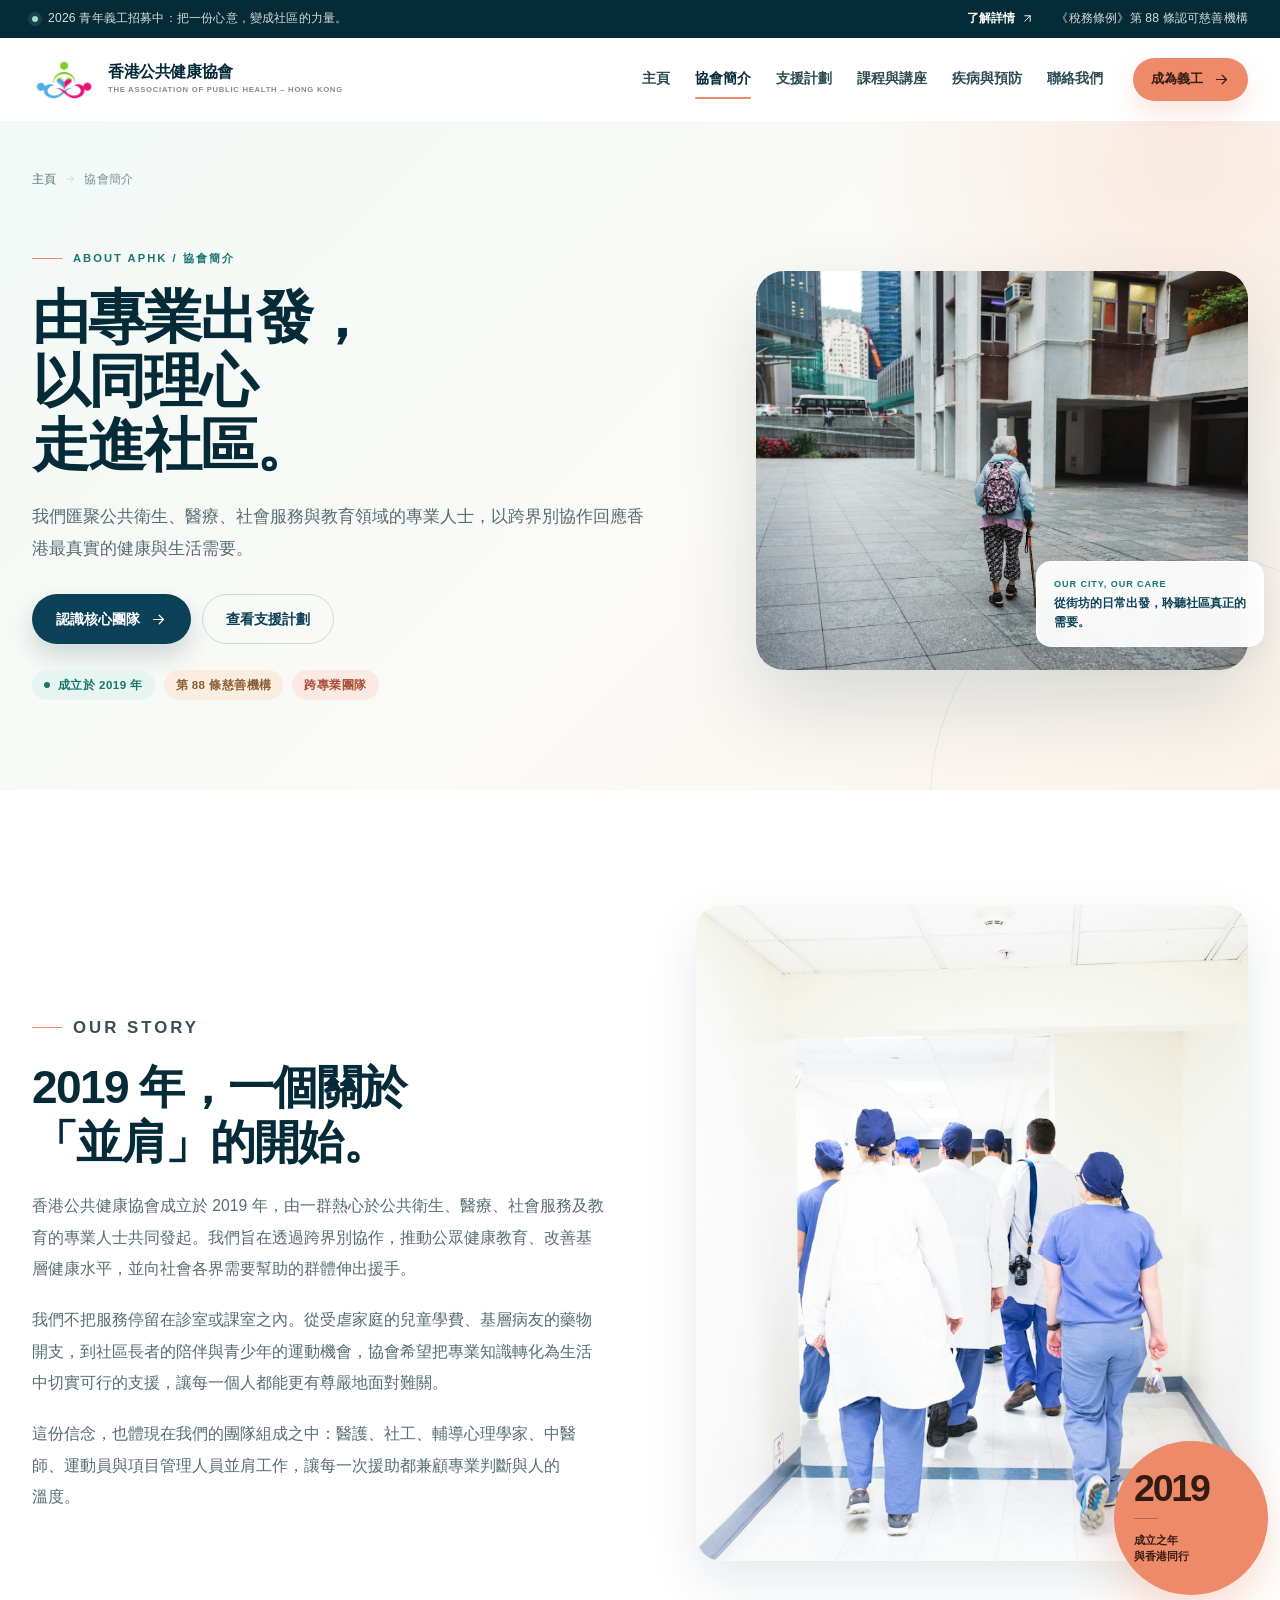
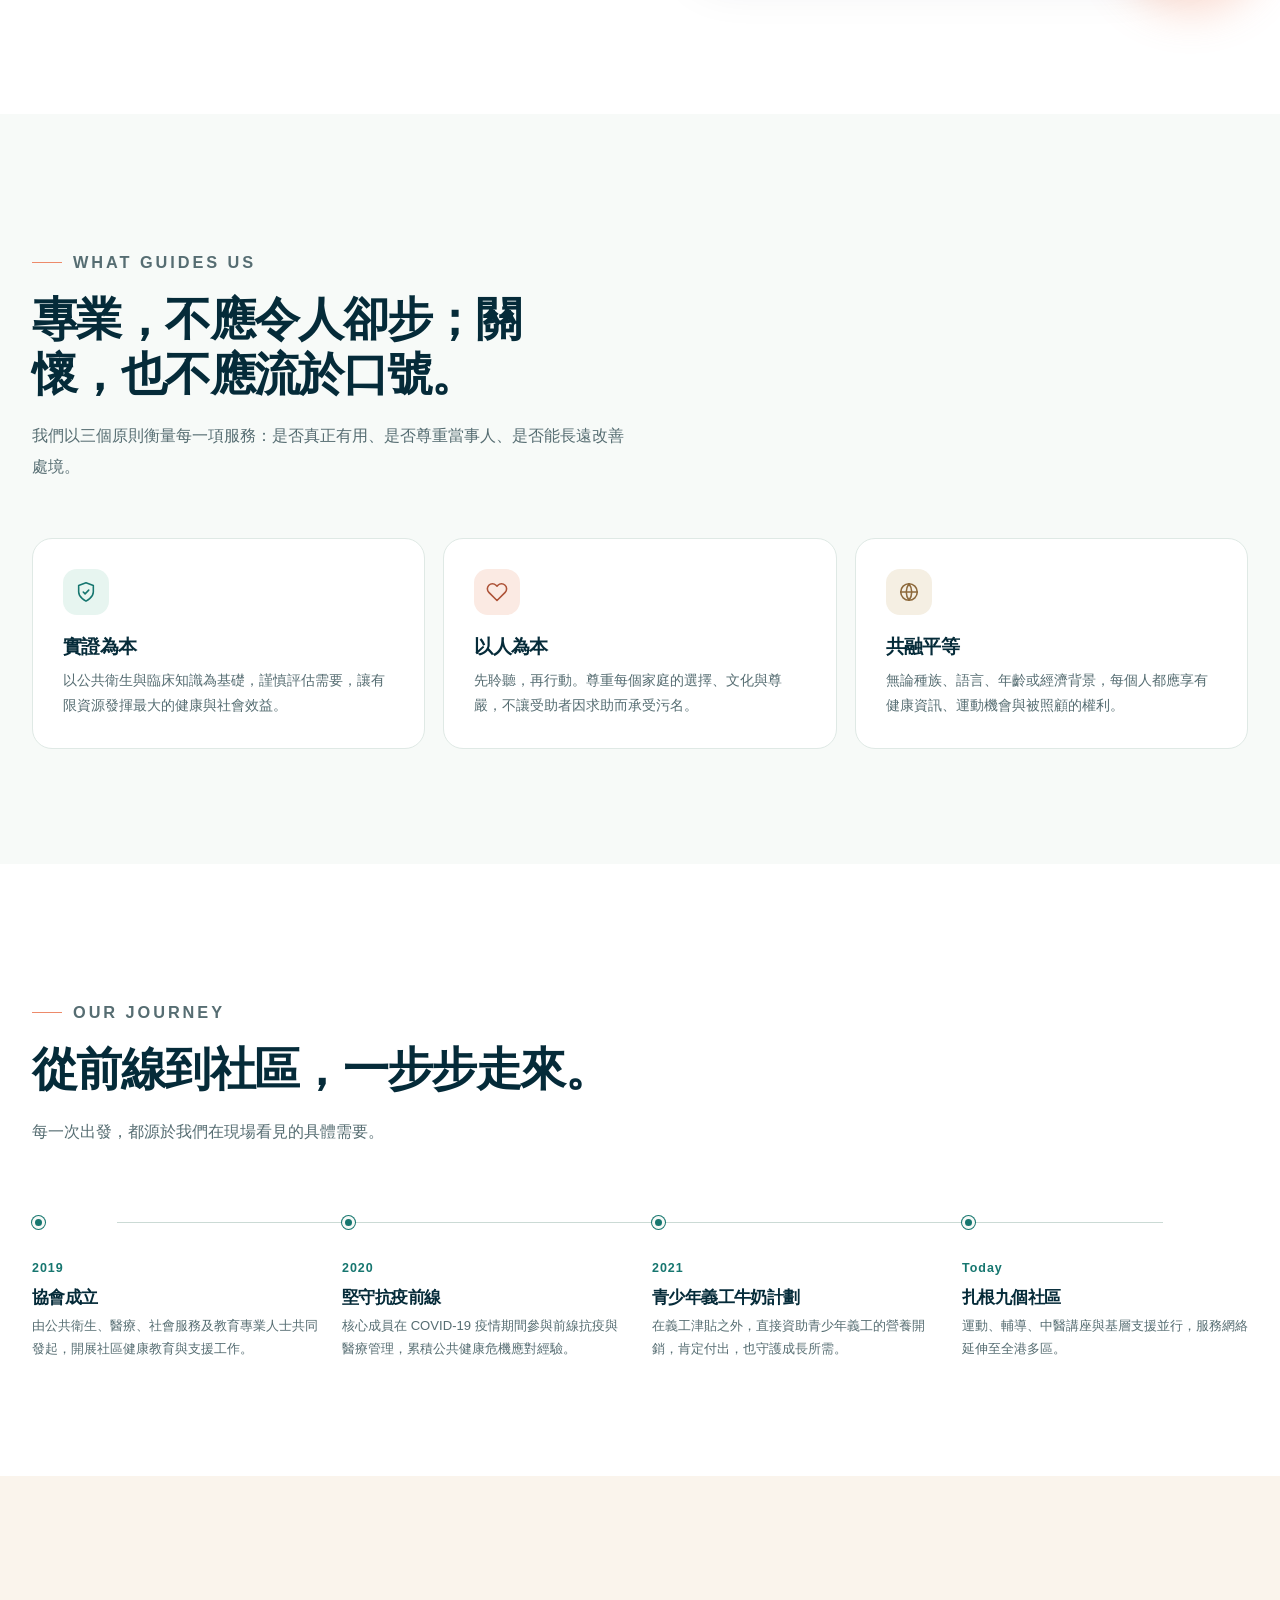
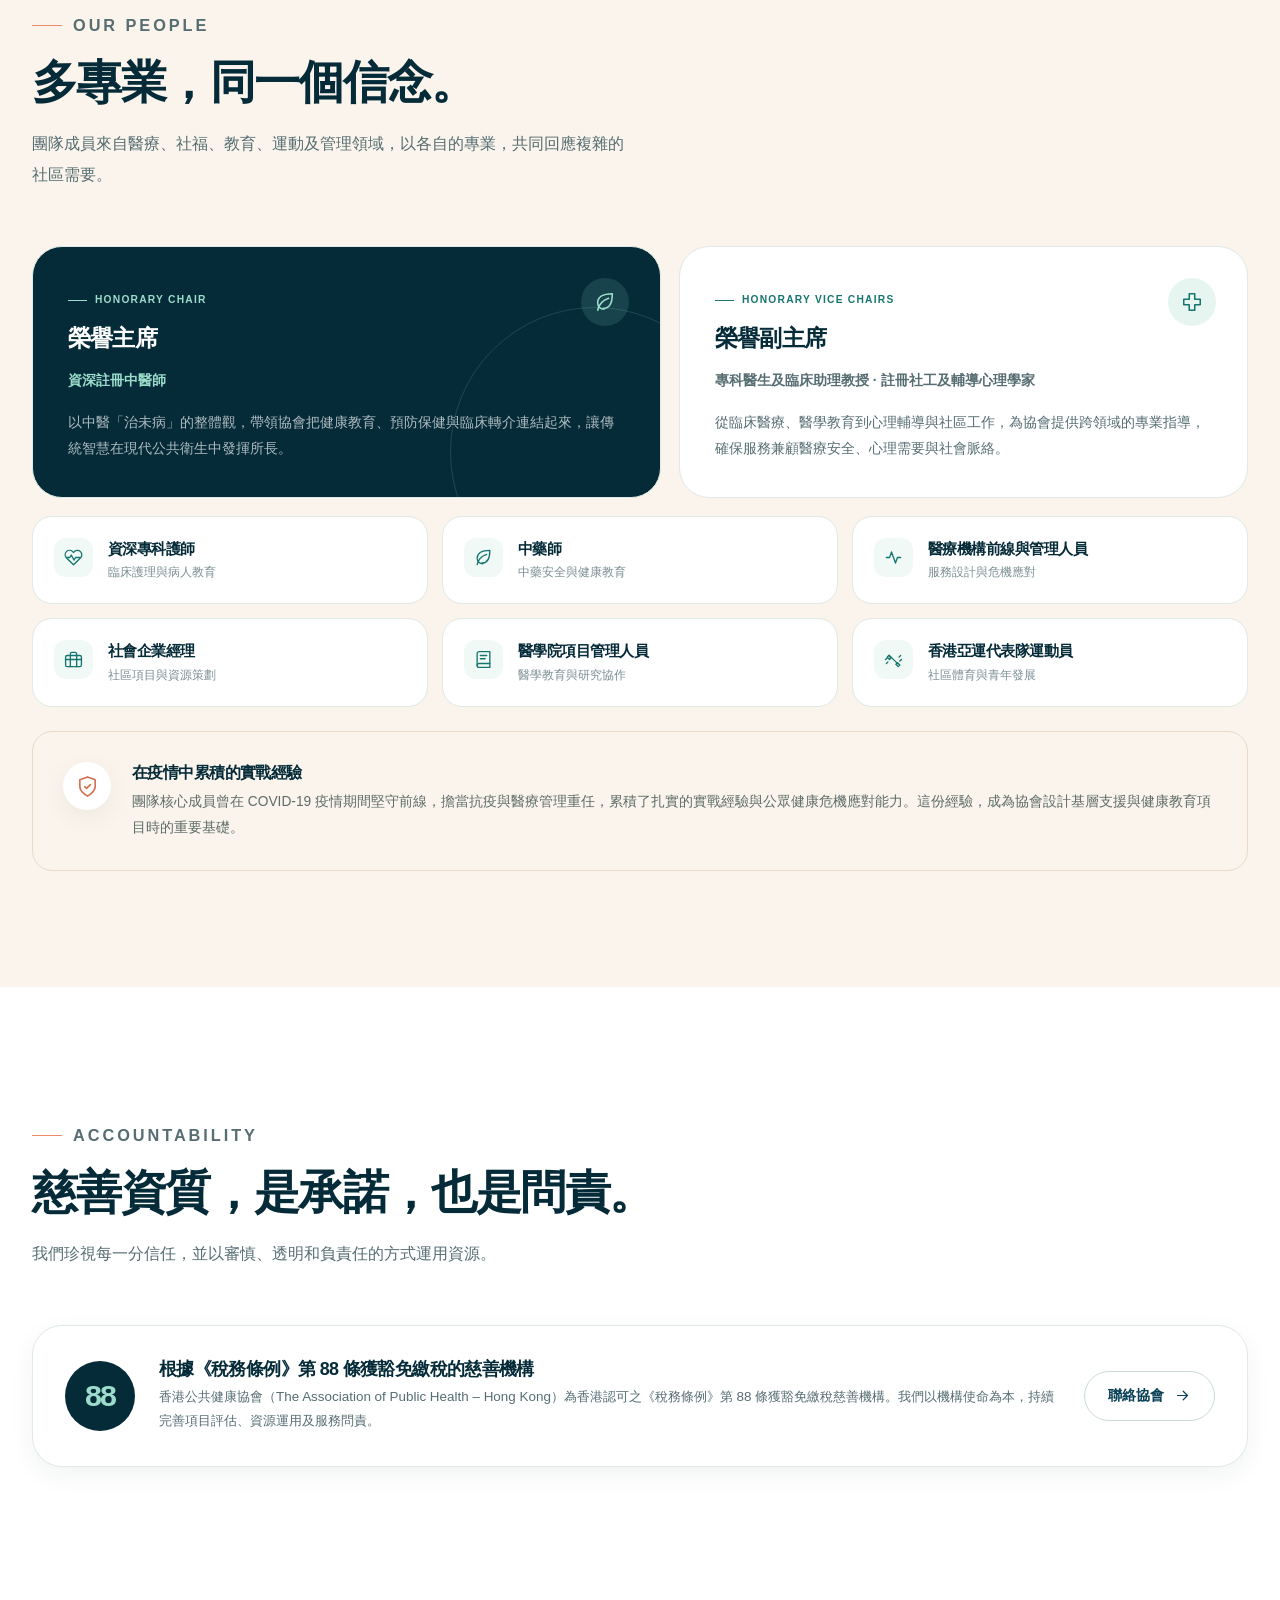
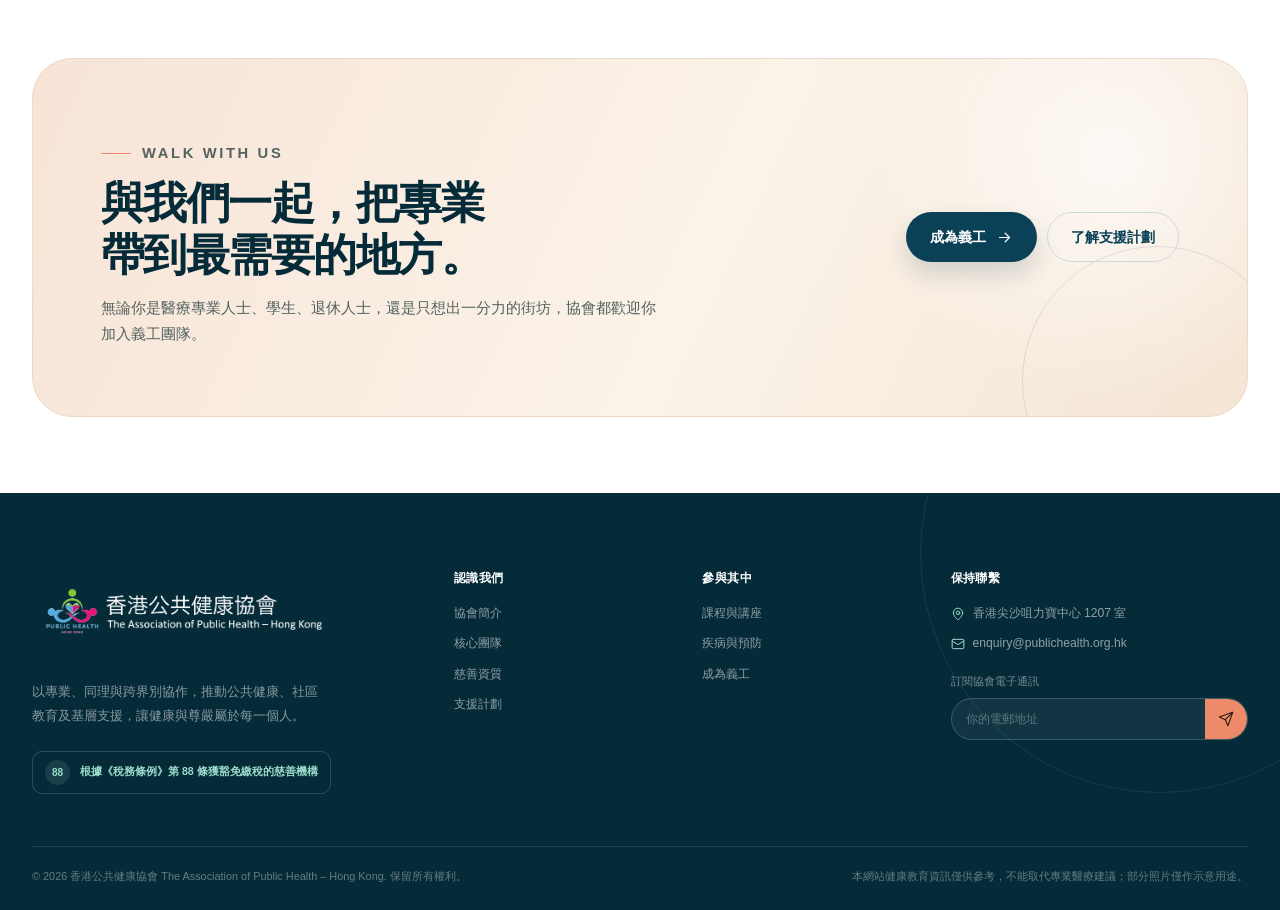
==== commit cccf436d: "Add files via upload" ====
--- a/about.html
+++ b/about.html
@@ -43,8 +43,7 @@
       </nav>
 
       <div class="header__actions">
-        <a class="btn btn--outline btn--sm" href="contact.html#volunteer">成為義工</a>
-        <a class="btn btn--accent btn--sm" href="contact.html#donate">捐款支持 <svg class="icon" aria-hidden="true"><use href="assets/icons.svg#arrow-right"></use></svg></a>
+        <a class="btn btn--accent btn--sm" href="contact.html#volunteer">成為義工 <svg class="icon" aria-hidden="true"><use href="assets/icons.svg#arrow-right"></use></svg></a>
       </div>
 
       <button class="menu-toggle" type="button" data-menu-toggle aria-controls="mobile-nav" aria-expanded="false" aria-label="開啟選單">
@@ -75,12 +74,11 @@
       <a href="contact.html">成為義工與聯絡 <svg class="icon" aria-hidden="true"><use href="assets/icons.svg#arrow-up-right"></use></svg></a>
     </nav>
     <div class="mobile-nav__actions">
-      <a class="btn btn--primary btn--block" href="contact.html#volunteer">成為義工</a>
-      <a class="btn btn--accent btn--block" href="contact.html#donate">捐款支持</a>
+      <a class="btn btn--accent btn--block" href="contact.html#volunteer">成為義工</a>
     </div>
     <div class="mobile-nav__contact">
       香港尖沙咀力寶中心 1207 室<br>
-      <a href="mailto:admin@publichealth.org.hk">admin@publichealth.org.hk</a>
+      <a href="mailto:enquiry@publichealth.org.hk">enquiry@publichealth.org.hk</a>
     </div>
   </div>
 
@@ -331,15 +329,13 @@
             <a href="courses.html">課程與講座</a>
             <a href="prevention.html">疾病與預防</a>
             <a href="contact.html#volunteer">成為義工</a>
-            <a href="contact.html#donate">捐款支持</a>
           </nav>
         </div>
         <div class="footer__col footer__col--newsletter">
           <h3>保持聯繫</h3>
           <div class="footer__contact">
             <div class="footer__contact-row"><svg class="icon" aria-hidden="true"><use href="assets/icons.svg#map-pin"></use></svg><span>香港尖沙咀力寶中心 1207 室</span></div>
-            <div class="footer__contact-row"><svg class="icon" aria-hidden="true"><use href="assets/icons.svg#mail"></use></svg><a href="mailto:admin@publichealth.org.hk">admin@publichealth.org.hk</a></div>
-            <div class="footer__contact-row"><svg class="icon" aria-hidden="true"><use href="assets/icons.svg#clock"></use></svg><span>星期一至五 09:00–18:00</span></div>
+            <div class="footer__contact-row"><svg class="icon" aria-hidden="true"><use href="assets/icons.svg#mail"></use></svg><a href="mailto:enquiry@publichealth.org.hk">enquiry@publichealth.org.hk</a></div>
           </div>
           <form class="newsletter" data-newsletter>
             <label for="footer-email">訂閱協會電子通訊</label>
--- a/assets/css/styles.css
+++ b/assets/css/styles.css
@@ -3383,69 +3383,6 @@
   line-height: 1.7;
 }
 
-.visit-panel {
-  display: grid;
-  grid-template-columns: 1.12fr 0.88fr;
-  align-items: center;
-  gap: clamp(34px, 5vw, 64px);
-  padding: clamp(30px, 5vw, 56px);
-  border: 1px solid #ecd9c7;
-  border-radius: var(--radius-xl);
-  background:
-    radial-gradient(circle at 94% 12%, rgba(255, 255, 255, 0.72), transparent 23%),
-    linear-gradient(115deg, #f8e8db 0%, #fcf6ef 58%, #f6eadf 100%);
-}
-
-.visit-panel h2 {
-  margin-top: 12px;
-  max-width: 640px;
-  font-size: clamp(1.75rem, 2.9vw, 2.5rem);
-}
-
-.visit-panel__copy > p {
-  max-width: 590px;
-  margin-top: 14px;
-  color: #56635e;
-  font-size: 0.89rem;
-  line-height: 1.9;
-}
-
-.visit-panel__copy .btn {
-  margin-top: 24px;
-}
-
-.visit-panel__details {
-  display: grid;
-  gap: 10px;
-}
-
-.visit-detail {
-  display: grid;
-  grid-template-columns: 88px 1fr;
-  align-items: start;
-  gap: 12px;
-  padding: 16px 18px;
-  border: 1px solid rgba(236, 217, 199, 0.85);
-  border-radius: 14px;
-  background: rgba(255, 255, 255, 0.78);
-}
-
-.visit-detail > span {
-  padding-top: 3px;
-  color: var(--teal);
-  font-size: 0.65rem;
-  font-weight: 800;
-  letter-spacing: 0.06em;
-  line-height: 1.5;
-}
-
-.visit-detail p {
-  color: var(--navy-950);
-  font-size: 0.83rem;
-  font-weight: 600;
-  line-height: 1.7;
-}
-
 .contact-cards {
   display: grid;
   gap: 10px;
@@ -3542,90 +3479,6 @@
   color: var(--muted);
   font-size: 0.7rem;
   line-height: 1.65;
-}
-
-.donate-panel {
-  position: relative;
-  overflow: hidden;
-  padding: clamp(34px, 5vw, 58px);
-  border-radius: var(--radius-xl);
-  background: var(--navy-950);
-  color: rgba(255, 255, 255, 0.68);
-}
-
-.donate-panel::before {
-  content: "";
-  position: absolute;
-  top: -160px;
-  right: -80px;
-  width: 380px;
-  height: 380px;
-  border: 1px solid rgba(156, 220, 203, 0.17);
-  border-radius: 50%;
-}
-
-.donate-panel__grid {
-  position: relative;
-  z-index: 1;
-  display: grid;
-  grid-template-columns: 1.1fr 0.9fr;
-  align-items: center;
-  gap: 50px;
-}
-
-.donate-panel h2 {
-  margin-top: 13px;
-  color: var(--paper);
-  font-size: clamp(1.9rem, 3vw, 2.6rem);
-}
-
-.donate-panel p {
-  margin-top: 13px;
-  color: rgba(255, 255, 255, 0.64);
-  font-size: 0.88rem;
-  line-height: 1.9;
-}
-
-.donate-options {
-  display: grid;
-  gap: 8px;
-}
-
-.donate-option {
-  display: flex;
-  align-items: center;
-  justify-content: space-between;
-  gap: 15px;
-  padding: 15px 17px;
-  border: 1px solid rgba(255, 255, 255, 0.14);
-  border-radius: 12px;
-  background: rgba(255, 255, 255, 0.04);
-}
-
-.donate-option strong {
-  display: block;
-  color: var(--paper);
-  font-size: 0.82rem;
-}
-
-.donate-option span {
-  display: block;
-  margin-top: 2px;
-  color: rgba(255, 255, 255, 0.55);
-  font-size: 0.69rem;
-}
-
-.donate-option__tag {
-  flex: none;
-  color: var(--mint);
-  font-family: var(--font-latin);
-  font-size: 0.62rem;
-  font-weight: 700;
-  letter-spacing: 0.06em;
-}
-
-.donate-panel .btn {
-  margin-top: 18px;
 }
 
 /* --------------------------------------------------------------------------
@@ -4025,9 +3878,7 @@
   .course-feature,
   .tcm-grid,
   .contact-grid,
-  .donate-panel__grid,
-  .volunteer-email,
-  .visit-panel {
+  .volunteer-email {
     grid-template-columns: 1fr;
     gap: 38px;
   }
@@ -4566,10 +4417,8 @@
     gap: 31px;
   }
 
-  .volunteer-email,
-  .visit-panel {
+  .volunteer-email {
     grid-template-columns: 1fr;
-    gap: 28px;
   }
 
   .volunteer-email__steps {
@@ -4589,27 +4438,8 @@
     border-radius: 22px;
   }
 
-  .visit-panel {
-    padding: 28px 22px;
-    border-radius: 24px;
-  }
-
-  .visit-detail {
-    grid-template-columns: 80px 1fr;
-    padding: 14px;
-  }
-
   .volunteer-benefits {
     grid-template-columns: 1fr;
-  }
-
-  .donate-panel {
-    border-radius: 24px;
-    padding: 31px 24px;
-  }
-
-  .donate-panel__grid {
-    gap: 28px;
   }
 
   .footer__main {
